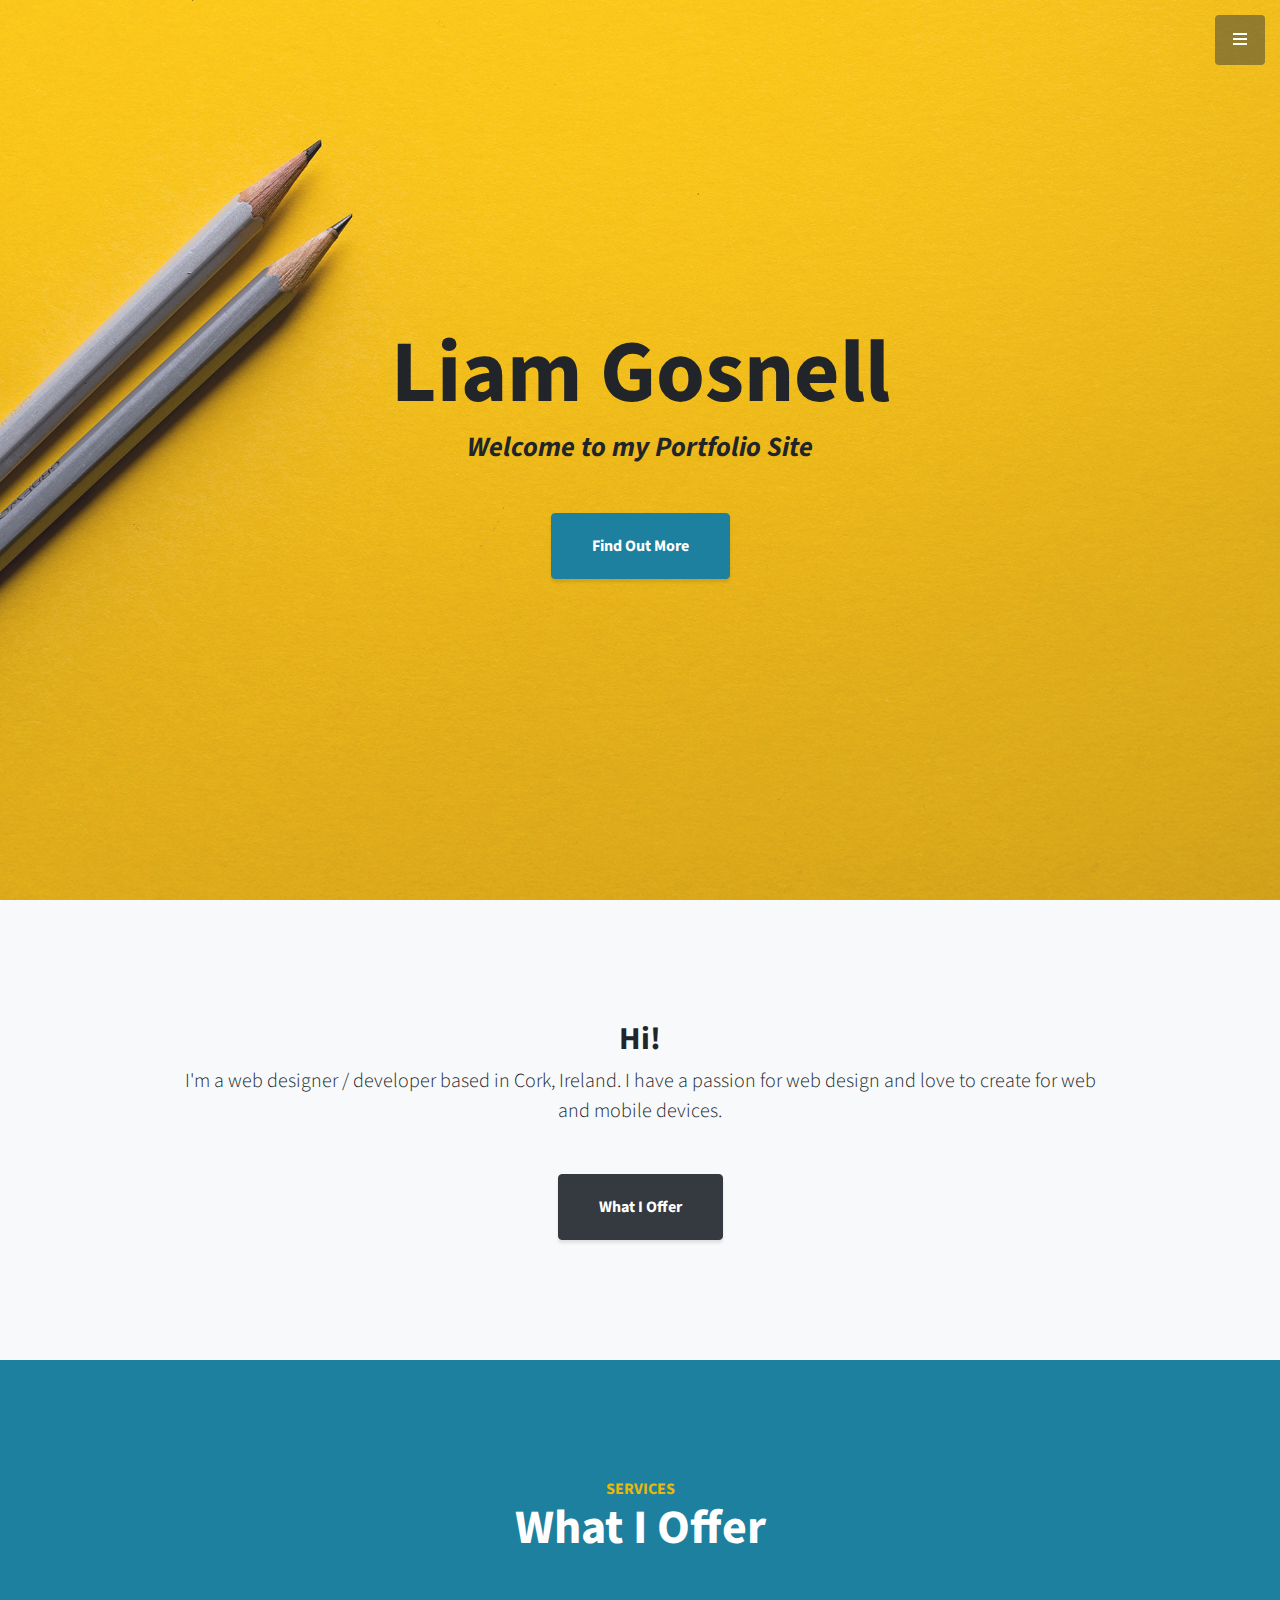
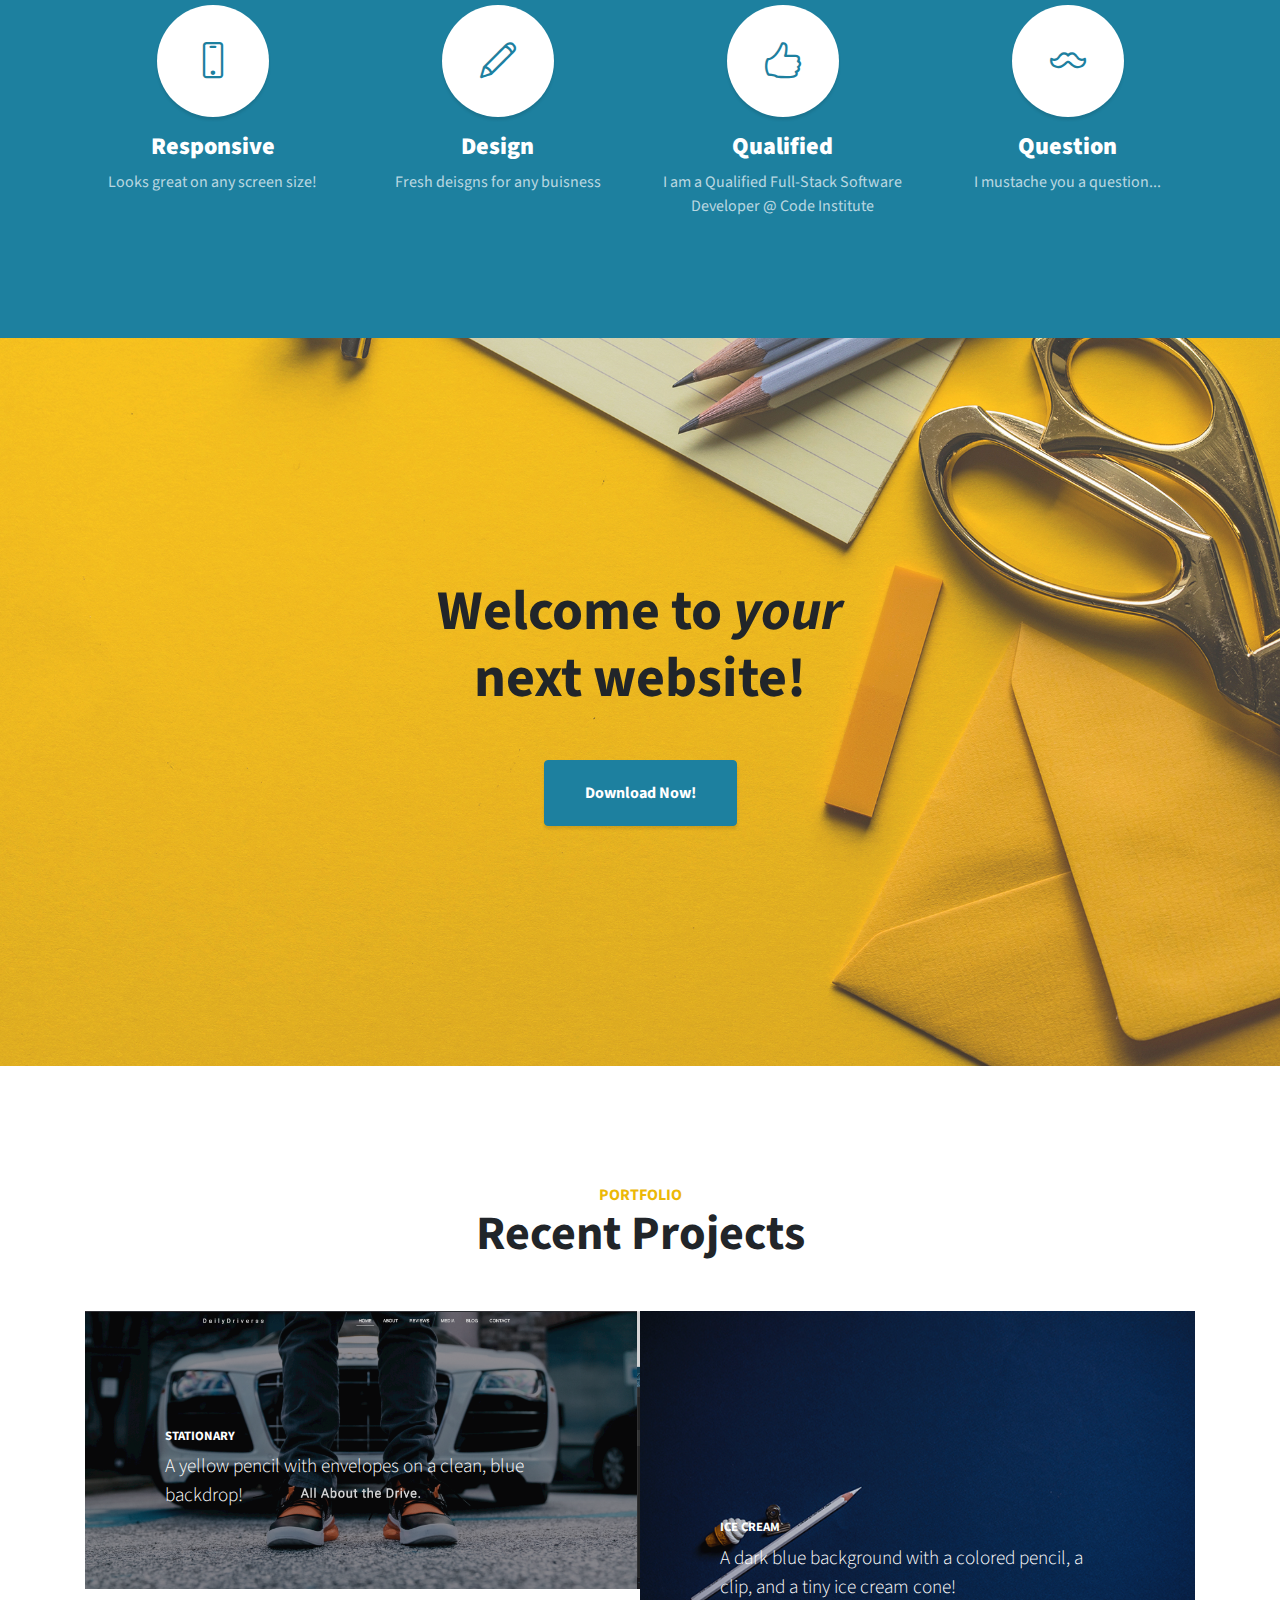
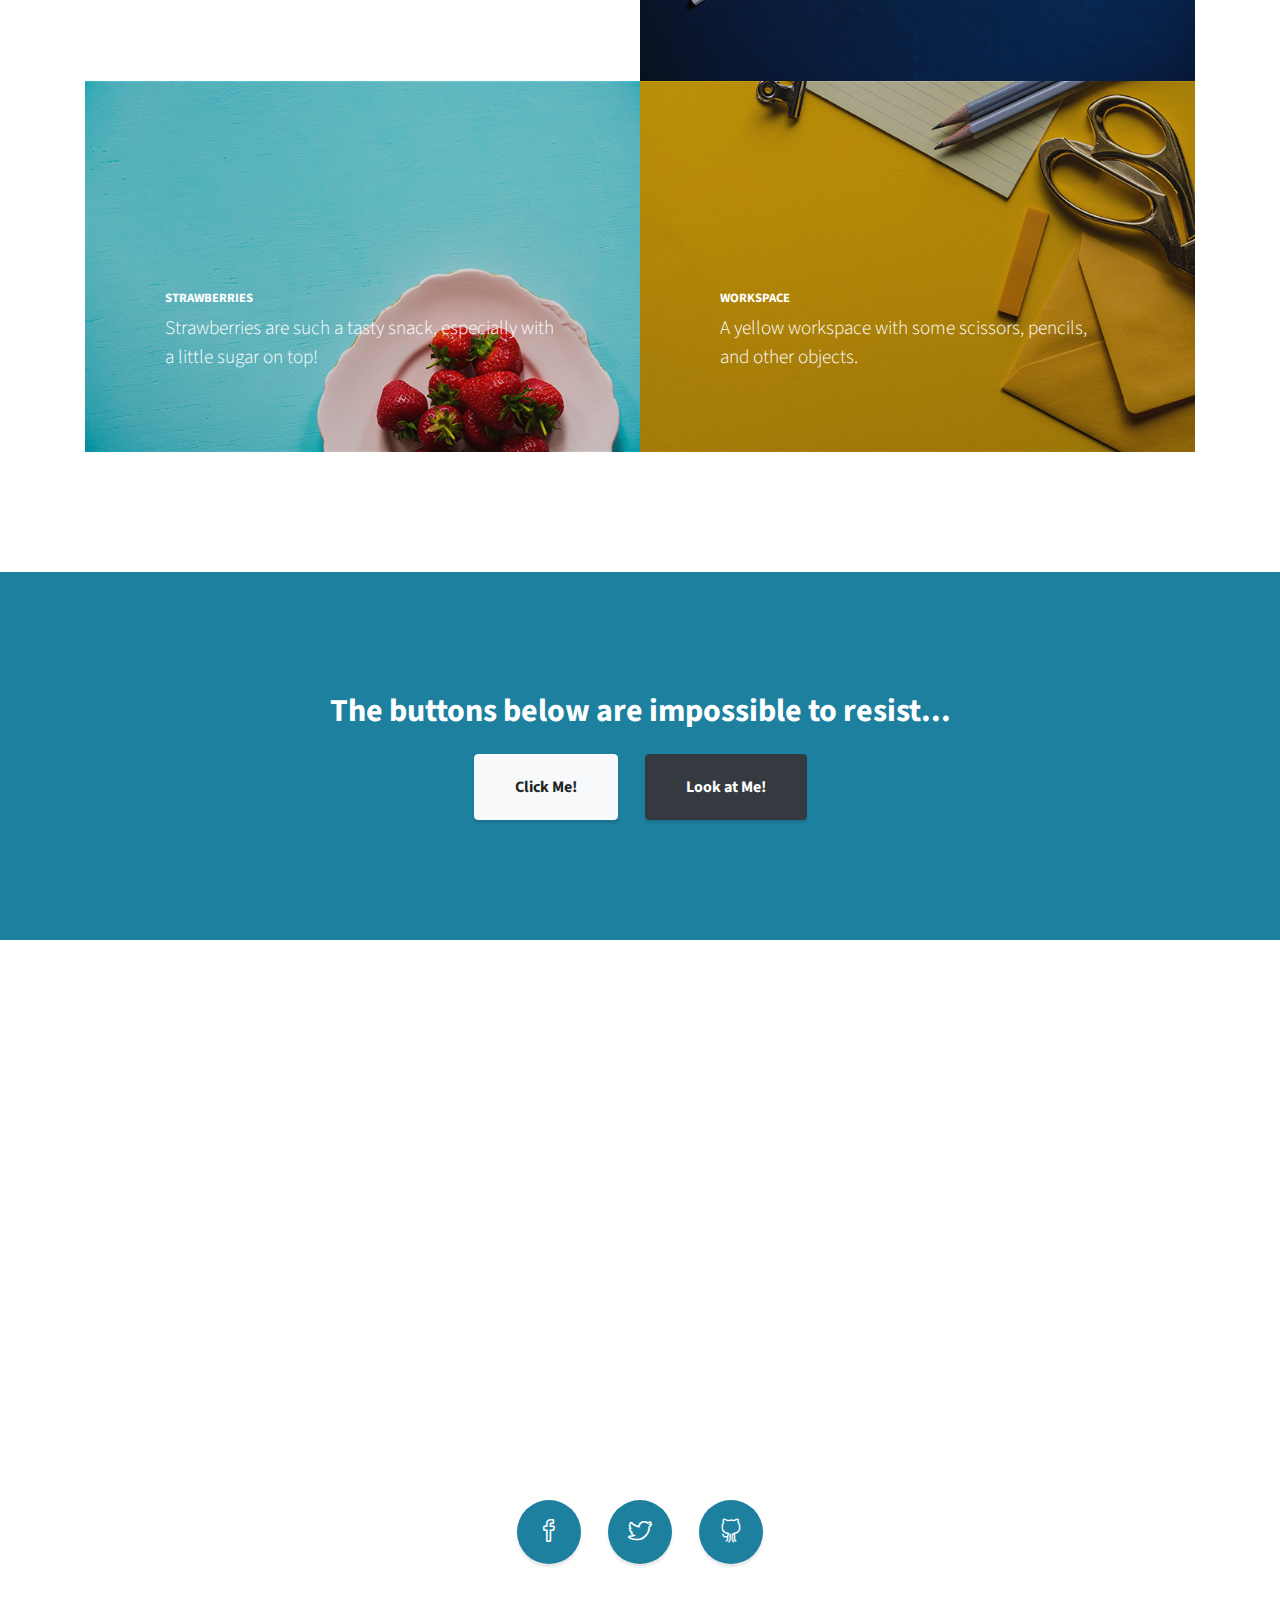
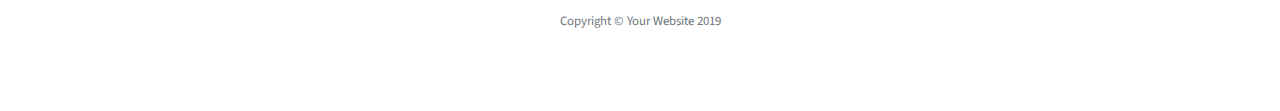
==== static/index.html @ 7f8c87f8 "initial commit" ====
<!DOCTYPE html>
<html lang="en">

<head>

  <meta charset="utf-8">
  <meta name="viewport" content="width=device-width, initial-scale=1, shrink-to-fit=no">
  <meta name="description" content="">
  <meta name="author" content="">

  <title>Liam Gosnell</title>

  <!-- Bootstrap Core CSS -->
  <link href="vendor/bootstrap/css/bootstrap.min.css" rel="stylesheet">

  <!-- Custom Fonts -->
  <link href="vendor/fontawesome-free/css/all.min.css" rel="stylesheet" type="text/css">
  <link href="https://fonts.googleapis.com/css?family=Source+Sans+Pro:300,400,700,300italic,400italic,700italic" rel="stylesheet" type="text/css">
  <link href="vendor/simple-line-icons/css/simple-line-icons.css" rel="stylesheet">

  <!-- Custom CSS -->
  <link href="css/stylish-portfolio.min.css" rel="stylesheet">

</head>

<body id="page-top">

  <!-- Navigation -->
  <a class="menu-toggle rounded" href="#">
    <i class="fas fa-bars"></i>
  </a>
  <nav id="sidebar-wrapper">
    <ul class="sidebar-nav">
      <li class="sidebar-brand">
        <a class="js-scroll-trigger" href="#page-top">Menu</a>
      </li>
      <li class="sidebar-nav-item">
        <a class="js-scroll-trigger" href="#page-top">Home</a>
      </li>
      <li class="sidebar-nav-item">
        <a class="js-scroll-trigger" href="#about">About</a>
      </li>
      <li class="sidebar-nav-item">
        <a class="js-scroll-trigger" href="#services">Services</a>
      </li>
      <li class="sidebar-nav-item">
        <a class="js-scroll-trigger" href="#portfolio">Portfolio</a>
      </li>
      <li class="sidebar-nav-item">
        <a class="js-scroll-trigger" href="#contact">Contact</a>
      </li>
    </ul>
  </nav>

  <!-- Header -->
  <header class="masthead d-flex">
    <div class="container text-center my-auto">
      <h1 class="mb-1">Liam Gosnell</h1>
      <h3 class="mb-5">
        <em>Welcome to my Portfolio Site</em>
      </h3>
      <a class="btn btn-primary btn-xl js-scroll-trigger" href="#about">Find Out More</a>
    </div>
    <div class="overlay"></div>
  </header>

  <!-- About -->
  <section class="content-section bg-light" id="about">
    <div class="container text-center">
      <div class="row">
        <div class="col-lg-10 mx-auto">
          <h2>Hi!</h2>
          <p class="lead mb-5">I'm a web designer / developer based in Cork, Ireland. I have a passion for web design and love to create for web and mobile devices.</p>
          <a class="btn btn-dark btn-xl js-scroll-trigger" href="#services">What I Offer</a>
        </div>
      </div>
    </div>
  </section>

  <!-- Services -->
  <section class="content-section bg-primary text-white text-center" id="services">
    <div class="container">
      <div class="content-section-heading">
        <h3 class="text-secondary mb-0">Services</h3>
        <h2 class="mb-5">What I Offer</h2>
      </div>
      <div class="row">
        <div class="col-lg-3 col-md-6 mb-5 mb-lg-0">
          <span class="service-icon rounded-circle mx-auto mb-3">
            <i class="icon-screen-smartphone"></i>
          </span>
          <h4>
            <strong>Responsive</strong>
          </h4>
          <p class="text-faded mb-0">Looks great on any screen size!</p>
        </div>
        <div class="col-lg-3 col-md-6 mb-5 mb-lg-0">
          <span class="service-icon rounded-circle mx-auto mb-3">
            <i class="icon-pencil"></i>
          </span>
          <h4>
            <strong>Design</strong>
          </h4>
          <p class="text-faded mb-0">Fresh deisgns for any buisness</p>
        </div>
        <div class="col-lg-3 col-md-6 mb-5 mb-md-0">
          <span class="service-icon rounded-circle mx-auto mb-3">
            <i class="icon-like"></i>
          </span>
          <h4>
            <strong>Qualified</strong>
          </h4>
          <p class="text-faded mb-0">I am a Qualified Full-Stack Software Developer @ Code Institute</a></p>
        </div>
        <div class="col-lg-3 col-md-6">
          <span class="service-icon rounded-circle mx-auto mb-3">
            <i class="icon-mustache"></i>
          </span>
          <h4>
            <strong>Question</strong>
          </h4>
          <p class="text-faded mb-0">I mustache you a question...</p>
        </div>
      </div>
    </div>
  </section>

  <!-- Callout -->
  <section class="callout">
    <div class="container text-center">
      <h2 class="mx-auto mb-5">Welcome to
        <em>your</em>
        next website!</h2>
      <a class="btn btn-primary btn-xl" href="https://startbootstrap.com/template-overviews/stylish-portfolio/">Download Now!</a>
    </div>
  </section>

  <!-- Portfolio -->
  <section class="content-section" id="portfolio">
    <div class="container">
      <div class="content-section-heading text-center">
        <h3 class="text-secondary mb-0">Portfolio</h3>
        <h2 class="mb-5">Recent Projects</h2>
      </div>
      <div class="row no-gutters">
        <div class="col-lg-6">
          <a class="portfolio-item" href="#">
            <span class="caption">
              <span class="caption-content">
                <h2>Stationary</h2>
                <p class="mb-0">A yellow pencil with envelopes on a clean, blue backdrop!</p>
              </span>
            </span>
            <img class="img-fluid" src="img/portfolio11.png" alt="">
          </a>
        </div>
        <div class="col-lg-6">
          <a class="portfolio-item" href="#">
            <span class="caption">
              <span class="caption-content">
                <h2>Ice Cream</h2>
                <p class="mb-0">A dark blue background with a colored pencil, a clip, and a tiny ice cream cone!</p>
              </span>
            </span>
            <img class="img-fluid" src="img/portfolio-2.jpg" alt="">
          </a>
        </div>
        <div class="col-lg-6">
          <a class="portfolio-item" href="#">
            <span class="caption">
              <span class="caption-content">
                <h2>Strawberries</h2>
                <p class="mb-0">Strawberries are such a tasty snack, especially with a little sugar on top!</p>
              </span>
            </span>
            <img class="img-fluid" src="img/portfolio-3.jpg" alt="">
          </a>
        </div>
        <div class="col-lg-6">
          <a class="portfolio-item" href="#">
            <span class="caption">
              <span class="caption-content">
                <h2>Workspace</h2>
                <p class="mb-0">A yellow workspace with some scissors, pencils, and other objects.</p>
              </span>
            </span>
            <img class="img-fluid" src="img/portfolio-4.jpg" alt="">
          </a>
        </div>
      </div>
    </div>
  </section>

  <!-- Call to Action -->
  <section class="content-section bg-primary text-white">
    <div class="container text-center">
      <h2 class="mb-4">The buttons below are impossible to resist...</h2>
      <a href="#" class="btn btn-xl btn-light mr-4">Click Me!</a>
      <a href="#" class="btn btn-xl btn-dark">Look at Me!</a>
    </div>
  </section>

  <!-- Map -->
  <section id="contact" class="map">
    <iframe width="100%" height="100%" frameborder="0" scrolling="no" marginheight="0" marginwidth="0" src="https://maps.google.com/maps?f=q&amp;source=s_q&amp;hl=en&amp;geocode=&amp;q=Twitter,+Inc.,+Market+Street,+San+Francisco,+CA&amp;aq=0&amp;oq=twitter&amp;sll=28.659344,-81.187888&amp;sspn=0.128789,0.264187&amp;ie=UTF8&amp;hq=Twitter,+Inc.,+Market+Street,+San+Francisco,+CA&amp;t=m&amp;z=15&amp;iwloc=A&amp;output=embed"></iframe>
    <br />
    <small>
      <a href="https://maps.google.com/maps?f=q&amp;source=embed&amp;hl=en&amp;geocode=&amp;q=Twitter,+Inc.,+Market+Street,+San+Francisco,+CA&amp;aq=0&amp;oq=twitter&amp;sll=28.659344,-81.187888&amp;sspn=0.128789,0.264187&amp;ie=UTF8&amp;hq=Twitter,+Inc.,+Market+Street,+San+Francisco,+CA&amp;t=m&amp;z=15&amp;iwloc=A"></a>
    </small>
  </section>

  <!-- Footer -->
  <footer class="footer text-center">
    <div class="container">
      <ul class="list-inline mb-5">
        <li class="list-inline-item">
          <a class="social-link rounded-circle text-white mr-3" href="#">
            <i class="icon-social-facebook"></i>
          </a>
        </li>
        <li class="list-inline-item">
          <a class="social-link rounded-circle text-white mr-3" href="#">
            <i class="icon-social-twitter"></i>
          </a>
        </li>
        <li class="list-inline-item">
          <a class="social-link rounded-circle text-white" href="#">
            <i class="icon-social-github"></i>
          </a>
        </li>
      </ul>
      <p class="text-muted small mb-0">Copyright &copy; Your Website 2019</p>
    </div>
  </footer>

  <!-- Scroll to Top Button-->
  <a class="scroll-to-top rounded js-scroll-trigger" href="#page-top">
    <i class="fas fa-angle-up"></i>
  </a>

  <!-- Bootstrap core JavaScript -->
  <script src="vendor/jquery/jquery.min.js"></script>
  <script src="vendor/bootstrap/js/bootstrap.bundle.min.js"></script>

  <!-- Plugin JavaScript -->
  <script src="vendor/jquery-easing/jquery.easing.min.js"></script>

  <!-- Custom scripts for this template -->
  <script src="js/stylish-portfolio.min.js"></script>

</body>

</html>
---- static/vendor/simple-line-icons/css/simple-line-icons.css ----
@font-face {
  font-family: 'simple-line-icons';
  src: url('../fonts/Simple-Line-Icons.eot?v=2.4.0');
  src: url('../fonts/Simple-Line-Icons.eot?v=2.4.0#iefix') format('embedded-opentype'), url('../fonts/Simple-Line-Icons.woff2?v=2.4.0') format('woff2'), url('../fonts/Simple-Line-Icons.ttf?v=2.4.0') format('truetype'), url('../fonts/Simple-Line-Icons.woff?v=2.4.0') format('woff'), url('../fonts/Simple-Line-Icons.svg?v=2.4.0#simple-line-icons') format('svg');
  font-weight: normal;
  font-style: normal;
}
/*
 Use the following CSS code if you want to have a class per icon.
 Instead of a list of all class selectors, you can use the generic [class*="icon-"] selector, but it's slower:
*/
.icon-user,
.icon-people,
.icon-user-female,
.icon-user-follow,
.icon-user-following,
.icon-user-unfollow,
.icon-login,
.icon-logout,
.icon-emotsmile,
.icon-phone,
.icon-call-end,
.icon-call-in,
.icon-call-out,
.icon-map,
.icon-location-pin,
.icon-direction,
.icon-directions,
.icon-compass,
.icon-layers,
.icon-menu,
.icon-list,
.icon-options-vertical,
.icon-options,
.icon-arrow-down,
.icon-arrow-left,
.icon-arrow-right,
.icon-arrow-up,
.icon-arrow-up-circle,
.icon-arrow-left-circle,
.icon-arrow-right-circle,
.icon-arrow-down-circle,
.icon-check,
.icon-clock,
.icon-plus,
.icon-minus,
.icon-close,
.icon-event,
.icon-exclamation,
.icon-organization,
.icon-trophy,
.icon-screen-smartphone,
.icon-screen-desktop,
.icon-plane,
.icon-notebook,
.icon-mustache,
.icon-mouse,
.icon-magnet,
.icon-energy,
.icon-disc,
.icon-cursor,
.icon-cursor-move,
.icon-crop,
.icon-chemistry,
.icon-speedometer,
.icon-shield,
.icon-screen-tablet,
.icon-magic-wand,
.icon-hourglass,
.icon-graduation,
.icon-ghost,
.icon-game-controller,
.icon-fire,
.icon-eyeglass,
.icon-envelope-open,
.icon-envelope-letter,
.icon-bell,
.icon-badge,
.icon-anchor,
.icon-wallet,
.icon-vector,
.icon-speech,
.icon-puzzle,
.icon-printer,
.icon-present,
.icon-playlist,
.icon-pin,
.icon-picture,
.icon-handbag,
.icon-globe-alt,
.icon-globe,
.icon-folder-alt,
.icon-folder,
.icon-film,
.icon-feed,
.icon-drop,
.icon-drawer,
.icon-docs,
.icon-doc,
.icon-diamond,
.icon-cup,
.icon-calculator,
.icon-bubbles,
.icon-briefcase,
.icon-book-open,
.icon-basket-loaded,
.icon-basket,
.icon-bag,
.icon-action-undo,
.icon-action-redo,
.icon-wrench,
.icon-umbrella,
.icon-trash,
.icon-tag,
.icon-support,
.icon-frame,
.icon-size-fullscreen,
.icon-size-actual,
.icon-shuffle,
.icon-share-alt,
.icon-share,
.icon-rocket,
.icon-question,
.icon-pie-chart,
.icon-pencil,
.icon-note,
.icon-loop,
.icon-home,
.icon-grid,
.icon-graph,
.icon-microphone,
.icon-music-tone-alt,
.icon-music-tone,
.icon-earphones-alt,
.icon-earphones,
.icon-equalizer,
.icon-like,
.icon-dislike,
.icon-control-start,
.icon-control-rewind,
.icon-control-play,
.icon-control-pause,
.icon-control-forward,
.icon-control-end,
.icon-volume-1,
.icon-volume-2,
.icon-volume-off,
.icon-calendar,
.icon-bulb,
.icon-chart,
.icon-ban,
.icon-bubble,
.icon-camrecorder,
.icon-camera,
.icon-cloud-download,
.icon-cloud-upload,
.icon-envelope,
.icon-eye,
.icon-flag,
.icon-heart,
.icon-info,
.icon-key,
.icon-link,
.icon-lock,
.icon-lock-open,
.icon-magnifier,
.icon-magnifier-add,
.icon-magnifier-remove,
.icon-paper-clip,
.icon-paper-plane,
.icon-power,
.icon-refresh,
.icon-reload,
.icon-settings,
.icon-star,
.icon-symbol-female,
.icon-symbol-male,
.icon-target,
.icon-credit-card,
.icon-paypal,
.icon-social-tumblr,
.icon-social-twitter,
.icon-social-facebook,
.icon-social-instagram,
.icon-social-linkedin,
.icon-social-pinterest,
.icon-social-github,
.icon-social-google,
.icon-social-reddit,
.icon-social-skype,
.icon-social-dribbble,
.icon-social-behance,
.icon-social-foursqare,
.icon-social-soundcloud,
.icon-social-spotify,
.icon-social-stumbleupon,
.icon-social-youtube,
.icon-social-dropbox,
.icon-social-vkontakte,
.icon-social-steam {
  font-family: 'simple-line-icons';
  speak: none;
  font-style: normal;
  font-weight: normal;
  font-variant: normal;
  text-transform: none;
  line-height: 1;
  /* Better Font Rendering =========== */
  -webkit-font-smoothing: antialiased;
  -moz-osx-font-smoothing: grayscale;
}
.icon-user:before {
  content: "\e005";
}
.icon-people:before {
  content: "\e001";
}
.icon-user-female:before {
  content: "\e000";
}
.icon-user-follow:before {
  content: "\e002";
}
.icon-user-following:before {
  content: "\e003";
}
.icon-user-unfollow:before {
  content: "\e004";
}
.icon-login:before {
  content: "\e066";
}
.icon-logout:before {
  content: "\e065";
}
.icon-emotsmile:before {
  content: "\e021";
}
.icon-phone:before {
  content: "\e600";
}
.icon-call-end:before {
  content: "\e048";
}
.icon-call-in:before {
  content: "\e047";
}
.icon-call-out:before {
  content: "\e046";
}
.icon-map:before {
  content: "\e033";
}
.icon-location-pin:before {
  content: "\e096";
}
.icon-direction:before {
  content: "\e042";
}
.icon-directions:before {
  content: "\e041";
}
.icon-compass:before {
  content: "\e045";
}
.icon-layers:before {
  content: "\e034";
}
.icon-menu:before {
  content: "\e601";
}
.icon-list:before {
  content: "\e067";
}
.icon-options-vertical:before {
  content: "\e602";
}
.icon-options:before {
  content: "\e603";
}
.icon-arrow-down:before {
  content: "\e604";
}
.icon-arrow-left:before {
  content: "\e605";
}
.icon-arrow-right:before {
  content: "\e606";
}
.icon-arrow-up:before {
  content: "\e607";
}
.icon-arrow-up-circle:before {
  content: "\e078";
}
.icon-arrow-left-circle:before {
  content: "\e07a";
}
.icon-arrow-right-circle:before {
  content: "\e079";
}
.icon-arrow-down-circle:before {
  content: "\e07b";
}
.icon-check:before {
  content: "\e080";
}
.icon-clock:before {
  content: "\e081";
}
.icon-plus:before {
  content: "\e095";
}
.icon-minus:before {
  content: "\e615";
}
.icon-close:before {
  content: "\e082";
}
.icon-event:before {
  content: "\e619";
}
.icon-exclamation:before {
  content: "\e617";
}
.icon-organization:before {
  content: "\e616";
}
.icon-trophy:before {
  content: "\e006";
}
.icon-screen-smartphone:before {
  content: "\e010";
}
.icon-screen-desktop:before {
  content: "\e011";
}
.icon-plane:before {
  content: "\e012";
}
.icon-notebook:before {
  content: "\e013";
}
.icon-mustache:before {
  content: "\e014";
}
.icon-mouse:before {
  content: "\e015";
}
.icon-magnet:before {
  content: "\e016";
}
.icon-energy:before {
  content: "\e020";
}
.icon-disc:before {
  content: "\e022";
}
.icon-cursor:before {
  content: "\e06e";
}
.icon-cursor-move:before {
  content: "\e023";
}
.icon-crop:before {
  content: "\e024";
}
.icon-chemistry:before {
  content: "\e026";
}
.icon-speedometer:before {
  content: "\e007";
}
.icon-shield:before {
  content: "\e00e";
}
.icon-screen-tablet:before {
  content: "\e00f";
}
.icon-magic-wand:before {
  content: "\e017";
}
.icon-hourglass:before {
  content: "\e018";
}
.icon-graduation:before {
  content: "\e019";
}
.icon-ghost:before {
  content: "\e01a";
}
.icon-game-controller:before {
  content: "\e01b";
}
.icon-fire:before {
  content: "\e01c";
}
.icon-eyeglass:before {
  content: "\e01d";
}
.icon-envelope-open:before {
  content: "\e01e";
}
.icon-envelope-letter:before {
  content: "\e01f";
}
.icon-bell:before {
  content: "\e027";
}
.icon-badge:before {
  content: "\e028";
}
.icon-anchor:before {
  content: "\e029";
}
.icon-wallet:before {
  content: "\e02a";
}
.icon-vector:before {
  content: "\e02b";
}
.icon-speech:before {
  content: "\e02c";
}
.icon-puzzle:before {
  content: "\e02d";
}
.icon-printer:before {
  content: "\e02e";
}
.icon-present:before {
  content: "\e02f";
}
.icon-playlist:before {
  content: "\e030";
}
.icon-pin:before {
  content: "\e031";
}
.icon-picture:before {
  content: "\e032";
}
.icon-handbag:before {
  content: "\e035";
}
.icon-globe-alt:before {
  content: "\e036";
}
.icon-globe:before {
  content: "\e037";
}
.icon-folder-alt:before {
  content: "\e039";
}
.icon-folder:before {
  content: "\e089";
}
.icon-film:before {
  content: "\e03a";
}
.icon-feed:before {
  content: "\e03b";
}
.icon-drop:before {
  content: "\e03e";
}
.icon-drawer:before {
  content: "\e03f";
}
.icon-docs:before {
  content: "\e040";
}
.icon-doc:before {
  content: "\e085";
}
.icon-diamond:before {
  content: "\e043";
}
.icon-cup:before {
  content: "\e044";
}
.icon-calculator:before {
  content: "\e049";
}
.icon-bubbles:before {
  content: "\e04a";
}
.icon-briefcase:before {
  content: "\e04b";
}
.icon-book-open:before {
  content: "\e04c";
}
.icon-basket-loaded:before {
  content: "\e04d";
}
.icon-basket:before {
  content: "\e04e";
}
.icon-bag:before {
  content: "\e04f";
}
.icon-action-undo:before {
  content: "\e050";
}
.icon-action-redo:before {
  content: "\e051";
}
.icon-wrench:before {
  content: "\e052";
}
.icon-umbrella:before {
  content: "\e053";
}
.icon-trash:before {
  content: "\e054";
}
.icon-tag:before {
  content: "\e055";
}
.icon-support:before {
  content: "\e056";
}
.icon-frame:before {
  content: "\e038";
}
.icon-size-fullscreen:before {
  content: "\e057";
}
.icon-size-actual:before {
  content: "\e058";
}
.icon-shuffle:before {
  content: "\e059";
}
.icon-share-alt:before {
  content: "\e05a";
}
.icon-share:before {
  content: "\e05b";
}
.icon-rocket:before {
  content: "\e05c";
}
.icon-question:before {
  content: "\e05d";
}
.icon-pie-chart:before {
  content: "\e05e";
}
.icon-pencil:before {
  content: "\e05f";
}
.icon-note:before {
  content: "\e060";
}
.icon-loop:before {
  content: "\e064";
}
.icon-home:before {
  content: "\e069";
}
.icon-grid:before {
  content: "\e06a";
}
.icon-graph:before {
  content: "\e06b";
}
.icon-microphone:before {
  content: "\e063";
}
.icon-music-tone-alt:before {
  content: "\e061";
}
.icon-music-tone:before {
  content: "\e062";
}
.icon-earphones-alt:before {
  content: "\e03c";
}
.icon-earphones:before {
  content: "\e03d";
}
.icon-equalizer:before {
  content: "\e06c";
}
.icon-like:before {
  content: "\e068";
}
.icon-dislike:before {
  content: "\e06d";
}
.icon-control-start:before {
  content: "\e06f";
}
.icon-control-rewind:before {
  content: "\e070";
}
.icon-control-play:before {
  content: "\e071";
}
.icon-control-pause:before {
  content: "\e072";
}
.icon-control-forward:before {
  content: "\e073";
}
.icon-control-end:before {
  content: "\e074";
}
.icon-volume-1:before {
  content: "\e09f";
}
.icon-volume-2:before {
  content: "\e0a0";
}
.icon-volume-off:before {
  content: "\e0a1";
}
.icon-calendar:before {
  content: "\e075";
}
.icon-bulb:before {
  content: "\e076";
}
.icon-chart:before {
  content: "\e077";
}
.icon-ban:before {
  content: "\e07c";
}
.icon-bubble:before {
  content: "\e07d";
}
.icon-camrecorder:before {
  content: "\e07e";
}
.icon-camera:before {
  content: "\e07f";
}
.icon-cloud-download:before {
  content: "\e083";
}
.icon-cloud-upload:before {
  content: "\e084";
}
.icon-envelope:before {
  content: "\e086";
}
.icon-eye:before {
  content: "\e087";
}
.icon-flag:before {
  content: "\e088";
}
.icon-heart:before {
  content: "\e08a";
}
.icon-info:before {
  content: "\e08b";
}
.icon-key:before {
  content: "\e08c";
}
.icon-link:before {
  content: "\e08d";
}
.icon-lock:before {
  content: "\e08e";
}
.icon-lock-open:before {
  content: "\e08f";
}
.icon-magnifier:before {
  content: "\e090";
}
.icon-magnifier-add:before {
  content: "\e091";
}
.icon-magnifier-remove:before {
  content: "\e092";
}
.icon-paper-clip:before {
  content: "\e093";
}
.icon-paper-plane:before {
  content: "\e094";
}
.icon-power:before {
  content: "\e097";
}
.icon-refresh:before {
  content: "\e098";
}
.icon-reload:before {
  content: "\e099";
}
.icon-settings:before {
  content: "\e09a";
}
.icon-star:before {
  content: "\e09b";
}
.icon-symbol-female:before {
  content: "\e09c";
}
.icon-symbol-male:before {
  content: "\e09d";
}
.icon-target:before {
  content: "\e09e";
}
.icon-credit-card:before {
  content: "\e025";
}
.icon-paypal:before {
  content: "\e608";
}
.icon-social-tumblr:before {
  content: "\e00a";
}
.icon-social-twitter:before {
  content: "\e009";
}
.icon-social-facebook:before {
  content: "\e00b";
}
.icon-social-instagram:before {
  content: "\e609";
}
.icon-social-linkedin:before {
  content: "\e60a";
}
.icon-social-pinterest:before {
  content: "\e60b";
}
.icon-social-github:before {
  content: "\e60c";
}
.icon-social-google:before {
  content: "\e60d";
}
.icon-social-reddit:before {
  content: "\e60e";
}
.icon-social-skype:before {
  content: "\e60f";
}
.icon-social-dribbble:before {
  content: "\e00d";
}
.icon-social-behance:before {
  content: "\e610";
}
.icon-social-foursqare:before {
  content: "\e611";
}
.icon-social-soundcloud:before {
  content: "\e612";
}
.icon-social-spotify:before {
  content: "\e613";
}
.icon-social-stumbleupon:before {
  content: "\e614";
}
.icon-social-youtube:before {
  content: "\e008";
}
.icon-social-dropbox:before {
  content: "\e00c";
}
.icon-social-vkontakte:before {
  content: "\e618";
}
.icon-social-steam:before {
  content: "\e620";
}
---- static/css/stylish-portfolio.min.css ----
/*!
 * Start Bootstrap - Stylish Portfolio v5.0.7 (https://startbootstrap.com/template-overviews/stylish-portfolio)
 * Copyright 2013-2019 Start Bootstrap
 * Licensed under MIT (https://github.com/BlackrockDigital/startbootstrap-stylish-portfolio/blob/master/LICENSE)
 */body,html{width:100%;height:100%}body{font-family:'Source Sans Pro'}.btn-xl{padding:1.25rem 2.5rem}.content-section{padding-top:7.5rem;padding-bottom:7.5rem}.content-section-heading h2{font-size:3rem}.content-section-heading h3{font-size:1rem;text-transform:uppercase}h1,h2,h3,h4,h5,h6{font-weight:700}.text-faded{color:rgba(255,255,255,.7)}.map{height:30rem}@media (max-width:992px){.map{height:75%}}.map iframe{pointer-events:none}.scroll-to-top{position:fixed;right:15px;bottom:15px;display:none;width:50px;height:50px;text-align:center;color:#fff;background:rgba(52,58,64,.5);line-height:45px}.scroll-to-top:focus,.scroll-to-top:hover{color:#fff}.scroll-to-top:hover{background:#343a40}.scroll-to-top i{font-weight:800}.masthead{min-height:30rem;position:relative;display:table;width:100%;height:auto;padding-top:8rem;padding-bottom:8rem;background:linear-gradient(90deg,rgba(255,255,255,.1) 0,rgba(255,255,255,.1) 100%),url(../img/bg-masthead.jpg);background-position:center center;background-repeat:no-repeat;background-size:cover}.masthead h1{font-size:4rem;margin:0;padding:0}@media (min-width:992px){.masthead{height:100vh}.masthead h1{font-size:5.5rem}}#sidebar-wrapper{position:fixed;z-index:2;right:0;width:250px;height:100%;transition:all .4s ease 0s;transform:translateX(250px);background:#1d809f;border-left:1px solid rgba(255,255,255,.1)}.sidebar-nav{position:absolute;top:0;width:250px;margin:0;padding:0;list-style:none}.sidebar-nav li.sidebar-nav-item a{display:block;text-decoration:none;color:#fff;padding:15px}.sidebar-nav li a:hover{text-decoration:none;color:#fff;background:rgba(255,255,255,.2)}.sidebar-nav li a:active,.sidebar-nav li a:focus{text-decoration:none}.sidebar-nav>.sidebar-brand{font-size:1.2rem;background:rgba(52,58,64,.1);height:80px;line-height:50px;padding-top:15px;padding-bottom:15px;padding-left:15px}.sidebar-nav>.sidebar-brand a{color:#fff}.sidebar-nav>.sidebar-brand a:hover{color:#fff;background:0 0}#sidebar-wrapper.active{right:250px;width:250px;transition:all .4s ease 0s}.menu-toggle{position:fixed;right:15px;top:15px;width:50px;height:50px;text-align:center;color:#fff;background:rgba(52,58,64,.5);line-height:50px;z-index:999}.menu-toggle:focus,.menu-toggle:hover{color:#fff}.menu-toggle:hover{background:#343a40}.service-icon{background-color:#fff;color:#1d809f;height:7rem;width:7rem;display:block;line-height:7.5rem;font-size:2.25rem;box-shadow:0 3px 3px 0 rgba(0,0,0,.1)}.callout{padding:15rem 0;background:linear-gradient(90deg,rgba(255,255,255,.1) 0,rgba(255,255,255,.1) 100%),url(../img/bg-callout.jpg);background-position:center center;background-repeat:no-repeat;background-size:cover}.callout h2{font-size:3.5rem;font-weight:700;display:block;max-width:30rem}.portfolio-item{display:block;position:relative;overflow:hidden;max-width:530px;margin:auto auto 1rem}.portfolio-item .caption{display:flex;height:100%;width:100%;background-color:rgba(33,37,41,.2);position:absolute;top:0;bottom:0;z-index:1}.portfolio-item .caption .caption-content{color:#fff;margin:auto 2rem 2rem}.portfolio-item .caption .caption-content h2{font-size:.8rem;text-transform:uppercase}.portfolio-item .caption .caption-content p{font-weight:300;font-size:1.2rem}@media (min-width:992px){.portfolio-item{max-width:none;margin:0}.portfolio-item .caption{-webkit-transition:-webkit-clip-path .25s ease-out,background-color .7s;-webkit-clip-path:inset(0);clip-path:inset(0)}.portfolio-item .caption .caption-content{transition:opacity .25s;margin-left:5rem;margin-right:5rem;margin-bottom:5rem}.portfolio-item img{-webkit-transition:-webkit-clip-path .25s ease-out;-webkit-clip-path:inset(-1px);clip-path:inset(-1px)}.portfolio-item:hover img{-webkit-clip-path:inset(2rem);clip-path:inset(2rem)}.portfolio-item:hover .caption{background-color:rgba(29,128,159,.9);-webkit-clip-path:inset(2rem);clip-path:inset(2rem)}}footer.footer{padding-top:5rem;padding-bottom:5rem}footer.footer .social-link{display:block;height:4rem;width:4rem;line-height:4.3rem;font-size:1.5rem;background-color:#1d809f;transition:background-color .15s ease-in-out;box-shadow:0 3px 3px 0 rgba(0,0,0,.1)}footer.footer .social-link:hover{background-color:#155d74;text-decoration:none}a{color:#1d809f}a:active,a:focus,a:hover{color:#155d74}.btn-primary{background-color:#1d809f!important;border-color:#1d809f!important;color:#fff!important}.btn-primary:active,.btn-primary:focus,.btn-primary:hover{background-color:#155d74!important;border-color:#155d74!important}.btn-secondary{background-color:#ecb807!important;border-color:#ecb807!important;color:#fff!important}.btn-secondary:active,.btn-secondary:focus,.btn-secondary:hover{background-color:#ba9106!important;border-color:#ba9106!important}.btn-dark{color:#fff!important}.btn{box-shadow:0 3px 3px 0 rgba(0,0,0,.1);font-weight:700}.bg-primary{background-color:#1d809f!important}.text-primary{color:#1d809f!important}.text-secondary{color:#ecb807!important}
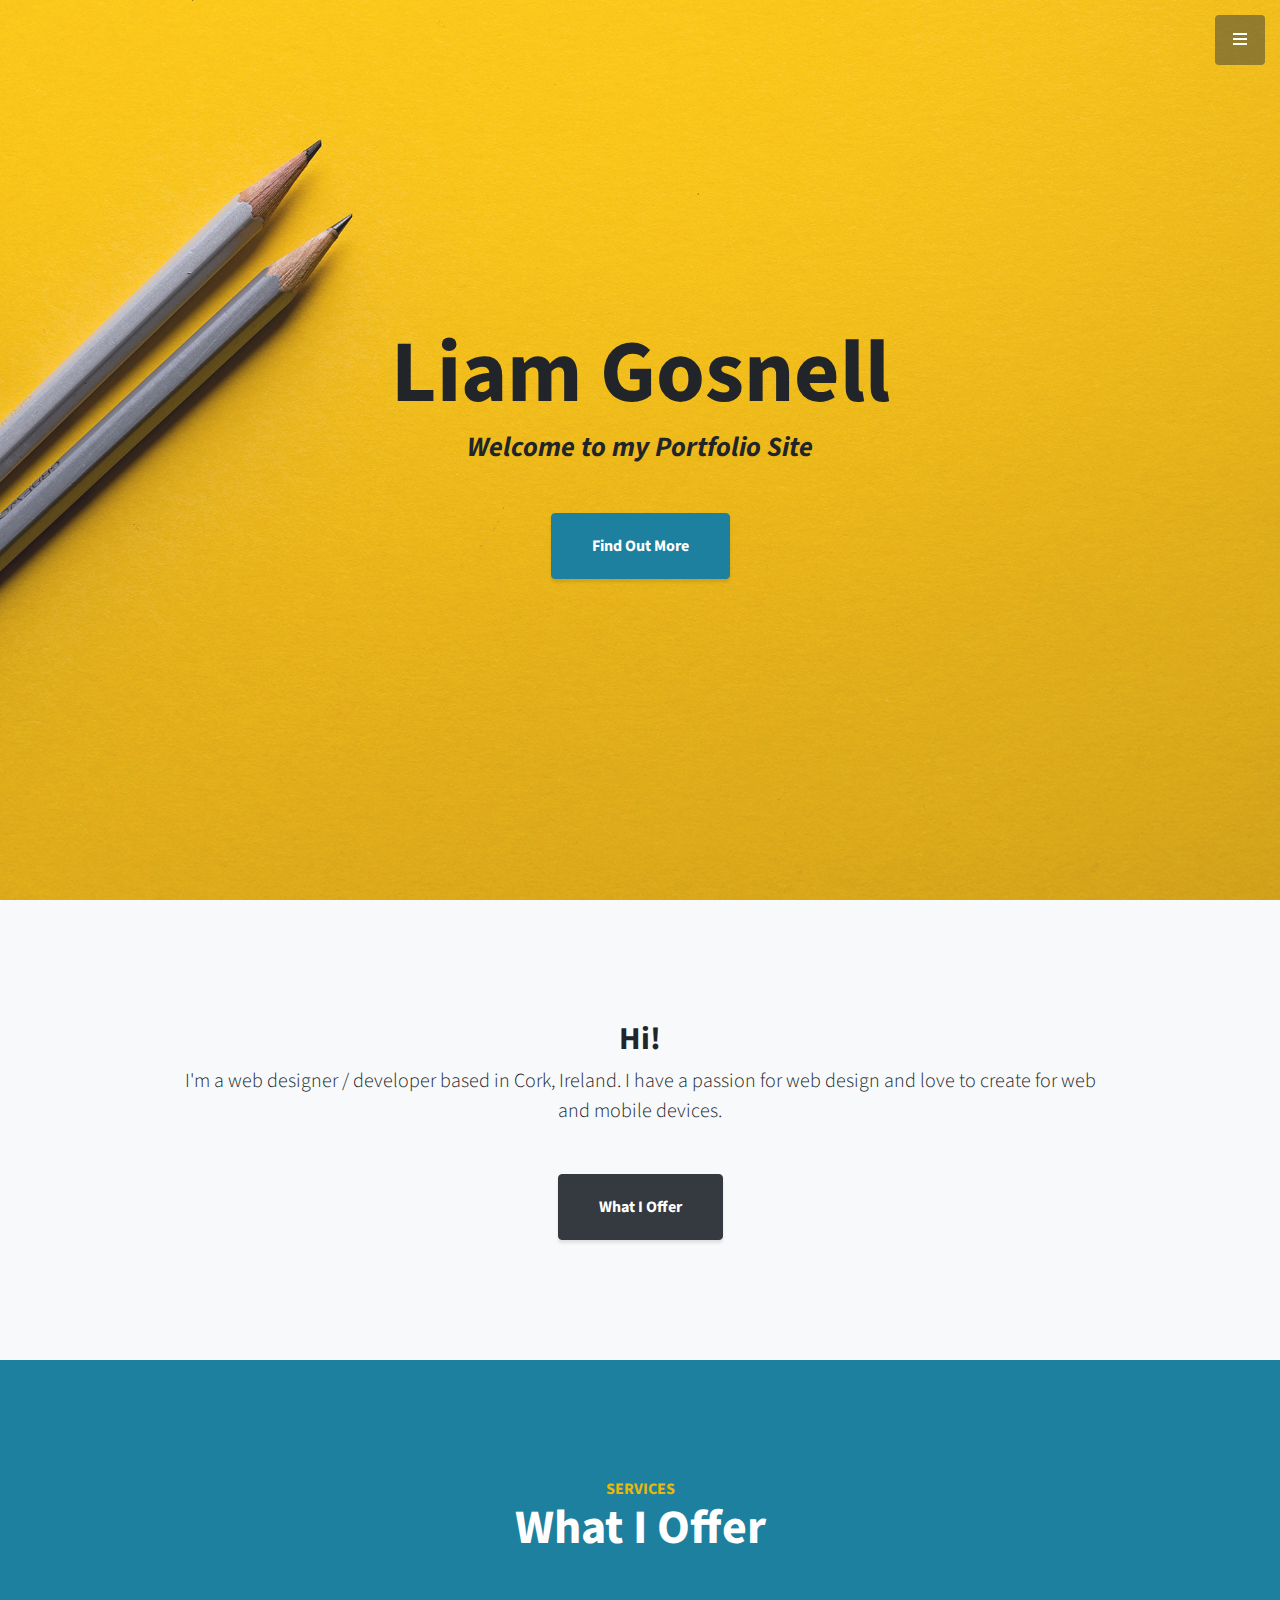
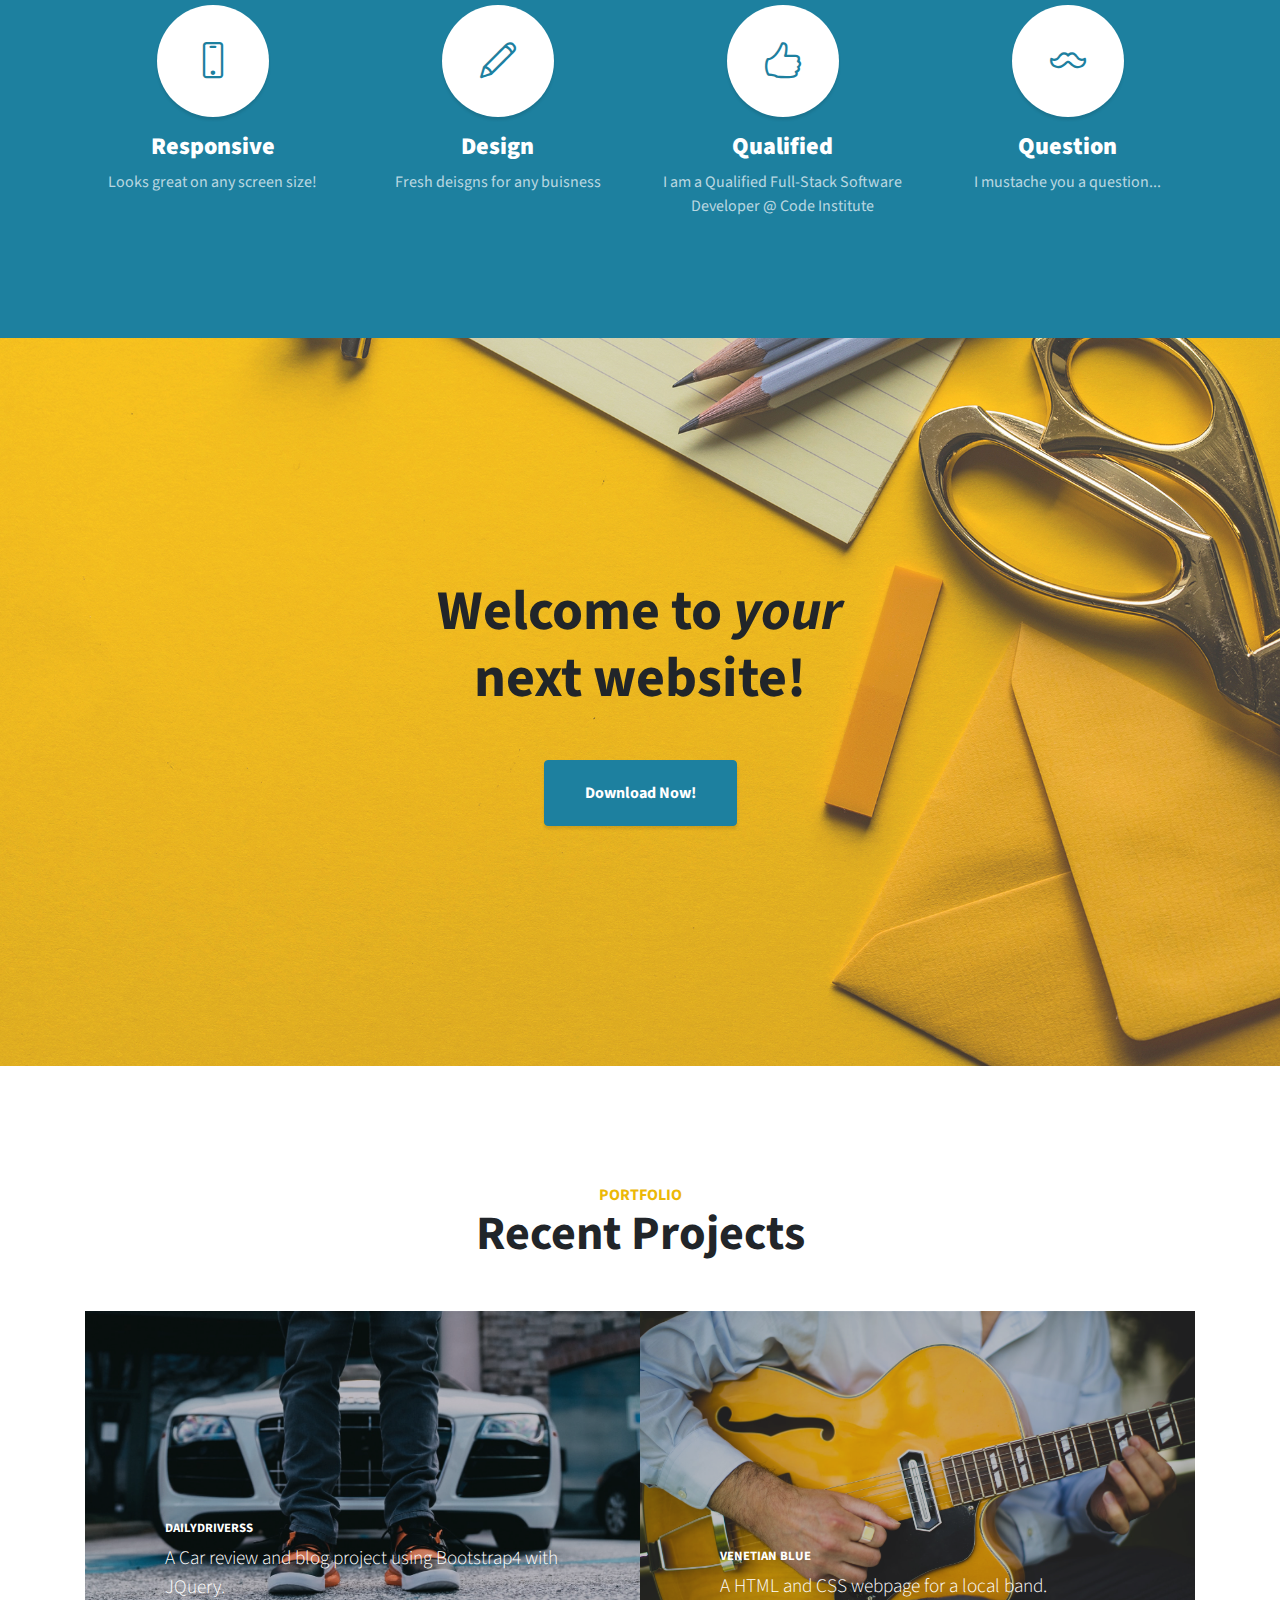
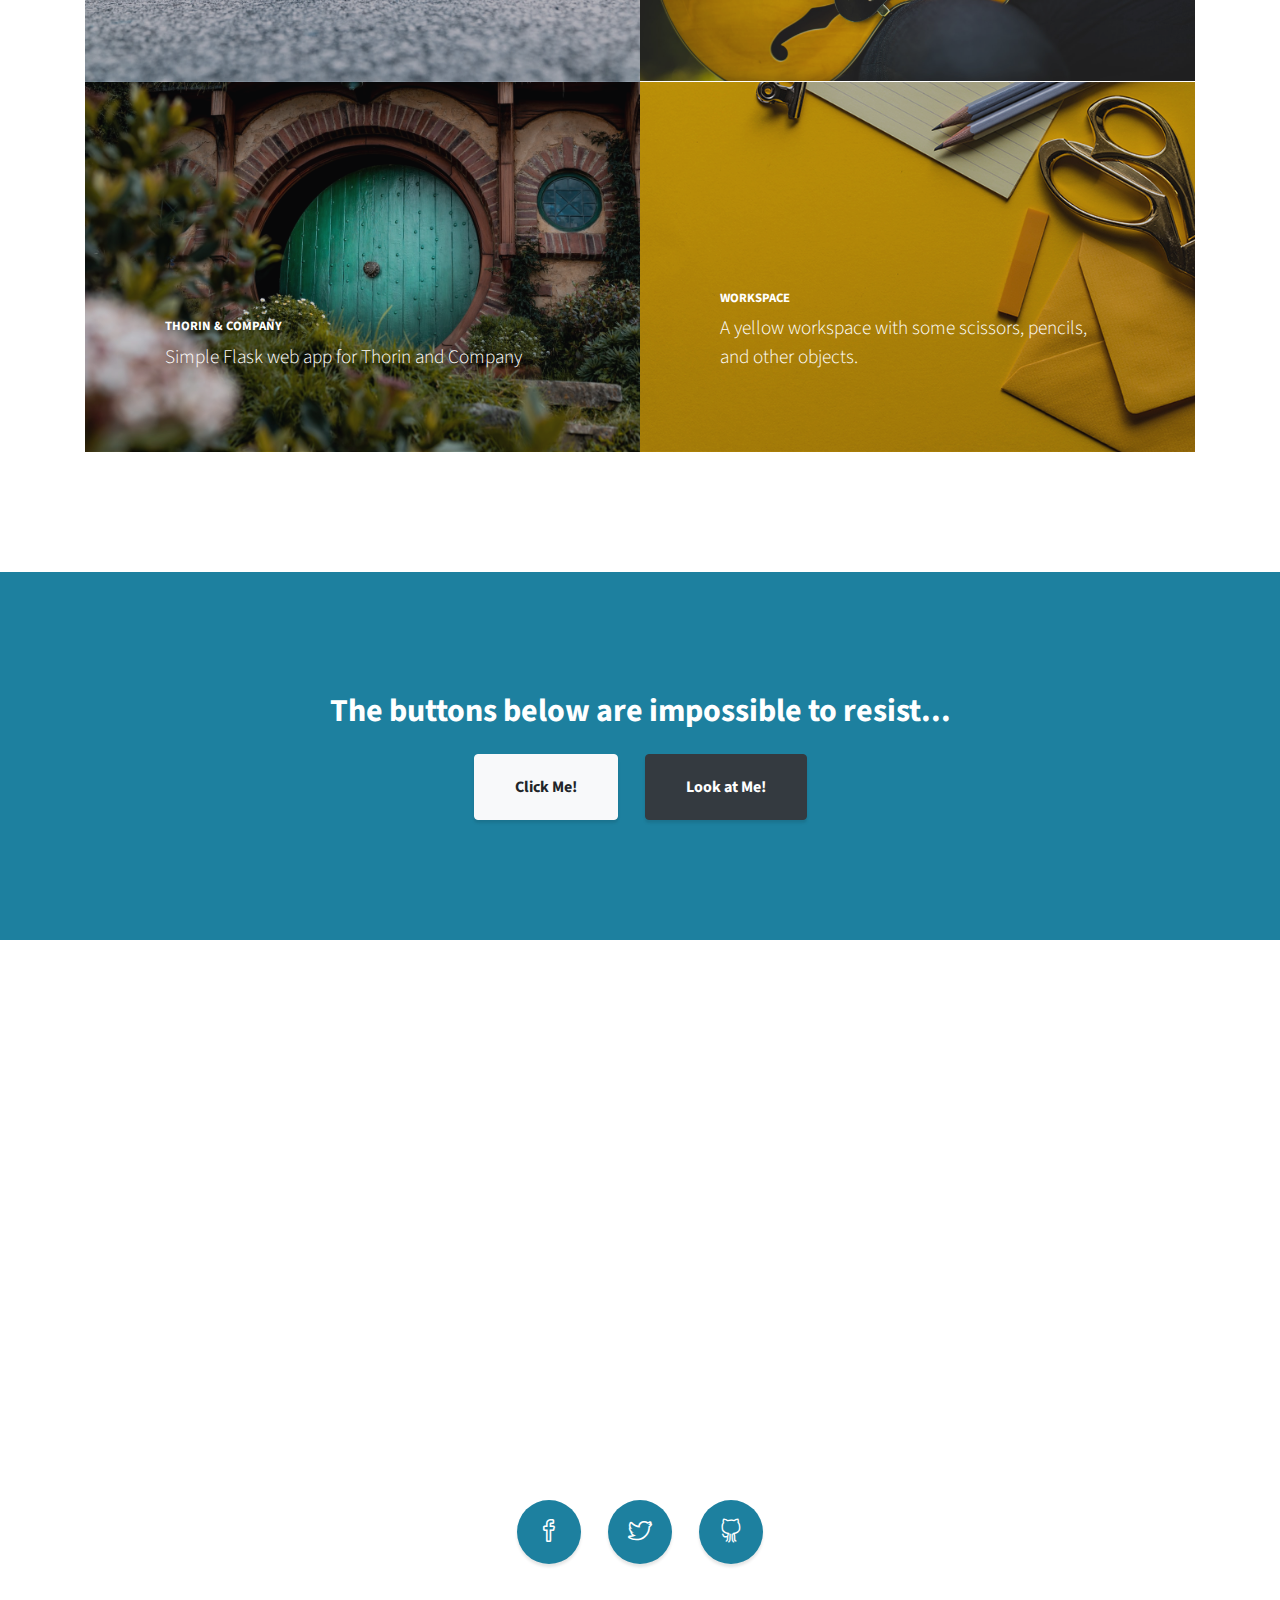
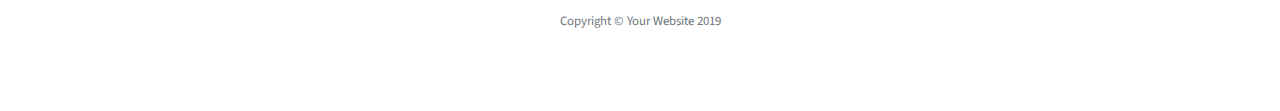
==== commit 784ba7a3: "addition of photos" ====
--- a/static/index.html
+++ b/static/index.html
@@ -144,36 +144,36 @@
       </div>
       <div class="row no-gutters">
         <div class="col-lg-6">
-          <a class="portfolio-item" href="#">
-            <span class="caption">
-              <span class="caption-content">
-                <h2>Stationary</h2>
-                <p class="mb-0">A yellow pencil with envelopes on a clean, blue backdrop!</p>
-              </span>
-            </span>
-            <img class="img-fluid" src="img/portfolio11.png" alt="">
-          </a>
-        </div>
-        <div class="col-lg-6">
-          <a class="portfolio-item" href="#">
-            <span class="caption">
-              <span class="caption-content">
-                <h2>Ice Cream</h2>
-                <p class="mb-0">A dark blue background with a colored pencil, a clip, and a tiny ice cream cone!</p>
-              </span>
-            </span>
-            <img class="img-fluid" src="img/portfolio-2.jpg" alt="">
-          </a>
-        </div>
-        <div class="col-lg-6">
-          <a class="portfolio-item" href="#">
-            <span class="caption">
-              <span class="caption-content">
-                <h2>Strawberries</h2>
-                <p class="mb-0">Strawberries are such a tasty snack, especially with a little sugar on top!</p>
-              </span>
-            </span>
-            <img class="img-fluid" src="img/portfolio-3.jpg" alt="">
+          <a class="portfolio-item" href="https://dailydriverss.com/">
+            <span class="caption">
+              <span class="caption-content">
+                <h2>DailyDriverss</h2>
+                <p class="mb-0">A Car review and blog project using Bootstrap4 with JQuery.</p>
+              </span>
+            </span>
+            <img class="img-fluid" src="img/audi1.jpeg" alt="">
+          </a>
+        </div>
+        <div class="col-lg-6">
+          <a class="portfolio-item" href="https://liam-gosnell.github.io/Milestone-One/">
+            <span class="caption">
+              <span class="caption-content">
+                <h2>Venetian Blue</h2>
+                <p class="mb-0">A HTML and CSS webpage for a local band.</p>
+              </span>
+            </span>
+            <img class="img-fluid" src="img/thejourney.jpeg" alt="">
+          </a>
+        </div>
+        <div class="col-lg-6">
+          <a class="portfolio-item" href="https://liam-gosnell.github.io/Flask/">
+            <span class="caption">
+              <span class="caption-content">
+                <h2>Thorin & Company</h2>
+                <p class="mb-0">Simple Flask web app for Thorin and Company</p>
+              </span>
+            </span>
+            <img class="img-fluid" src="img/hobbit.jpeg" alt="">
           </a>
         </div>
         <div class="col-lg-6">
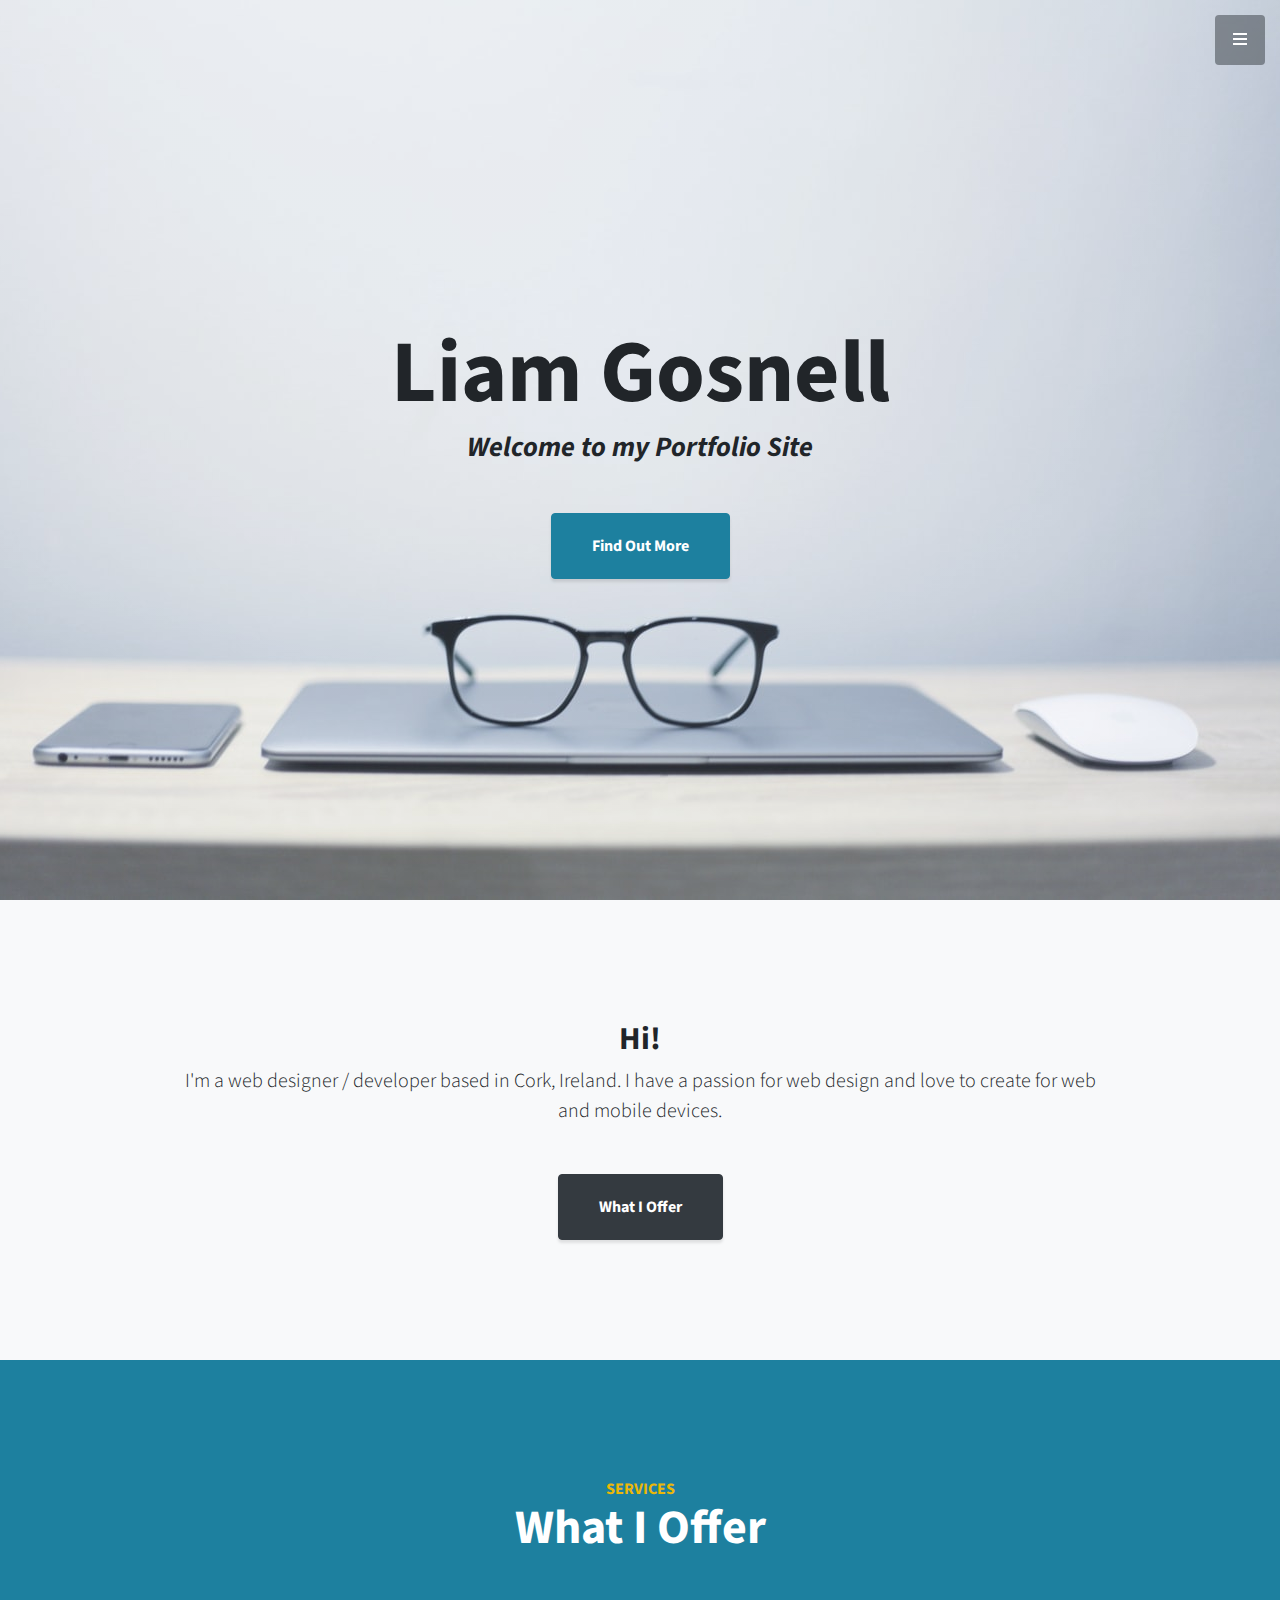
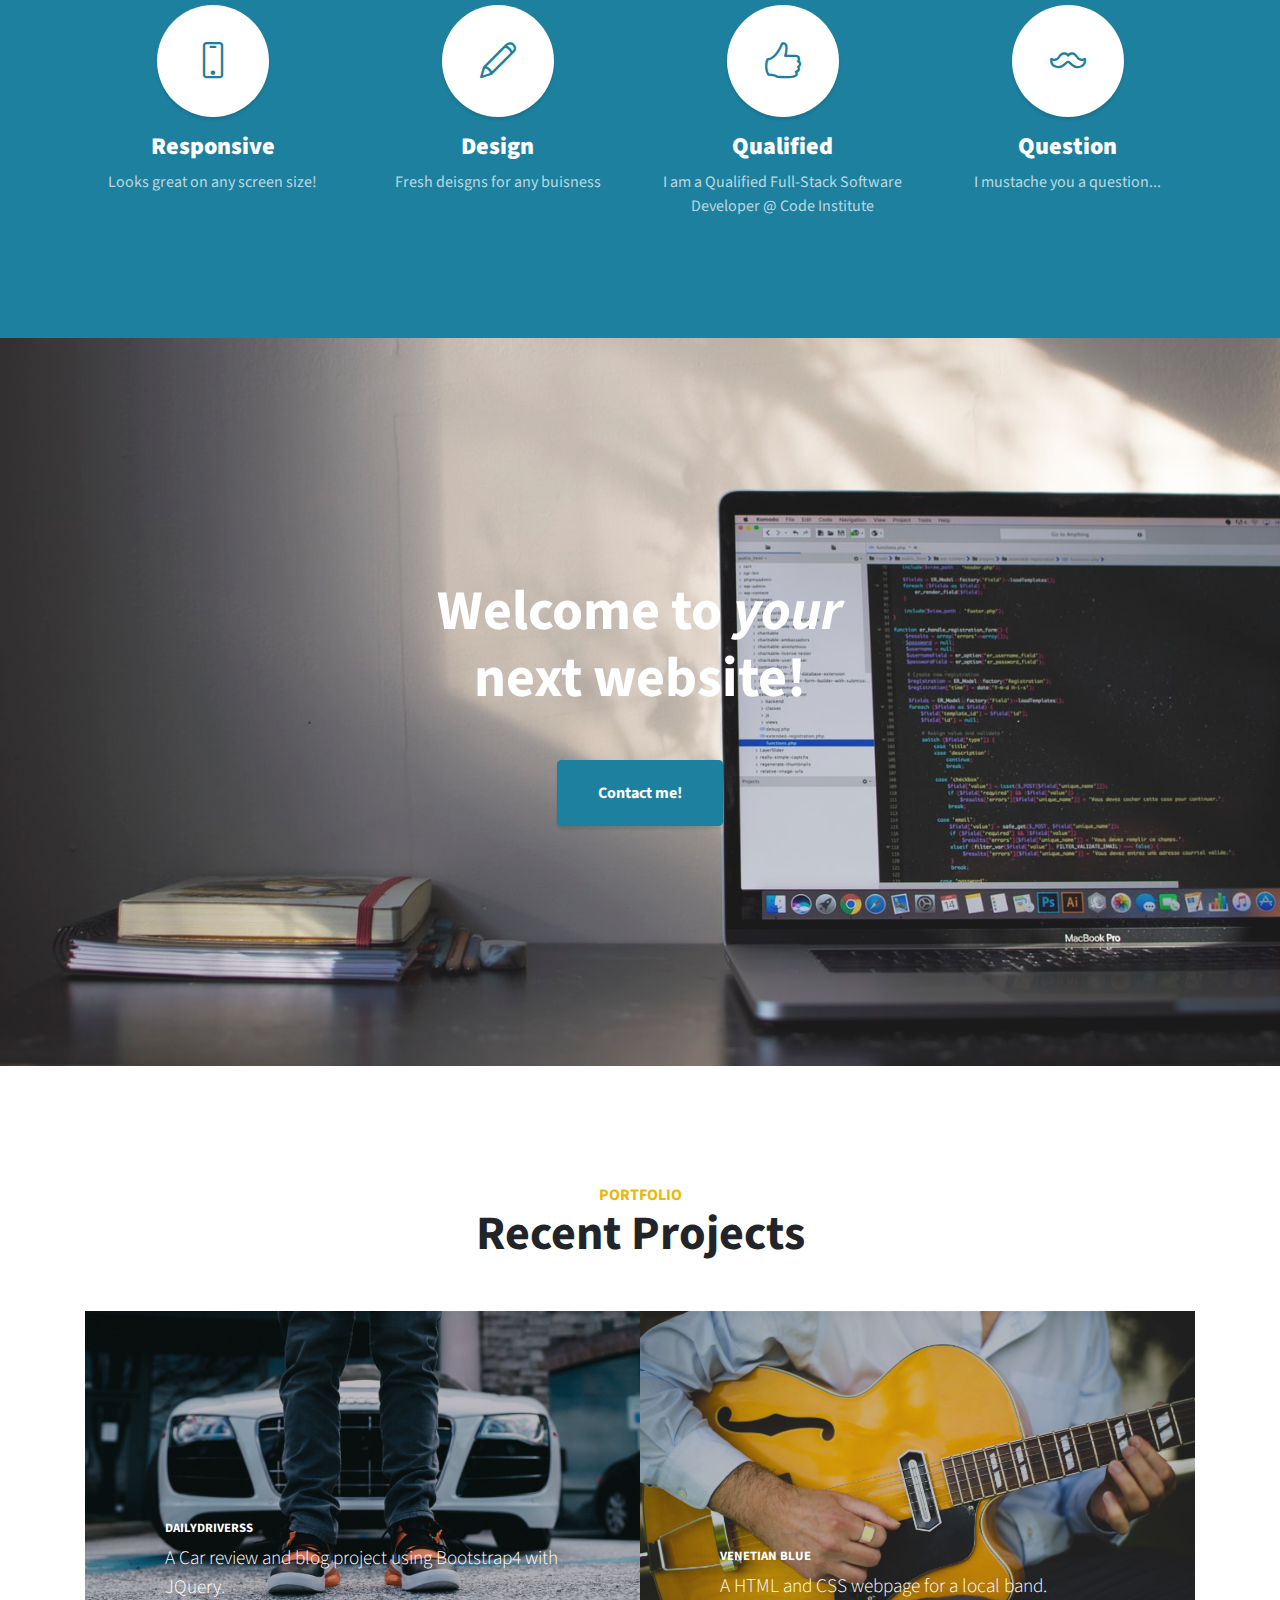
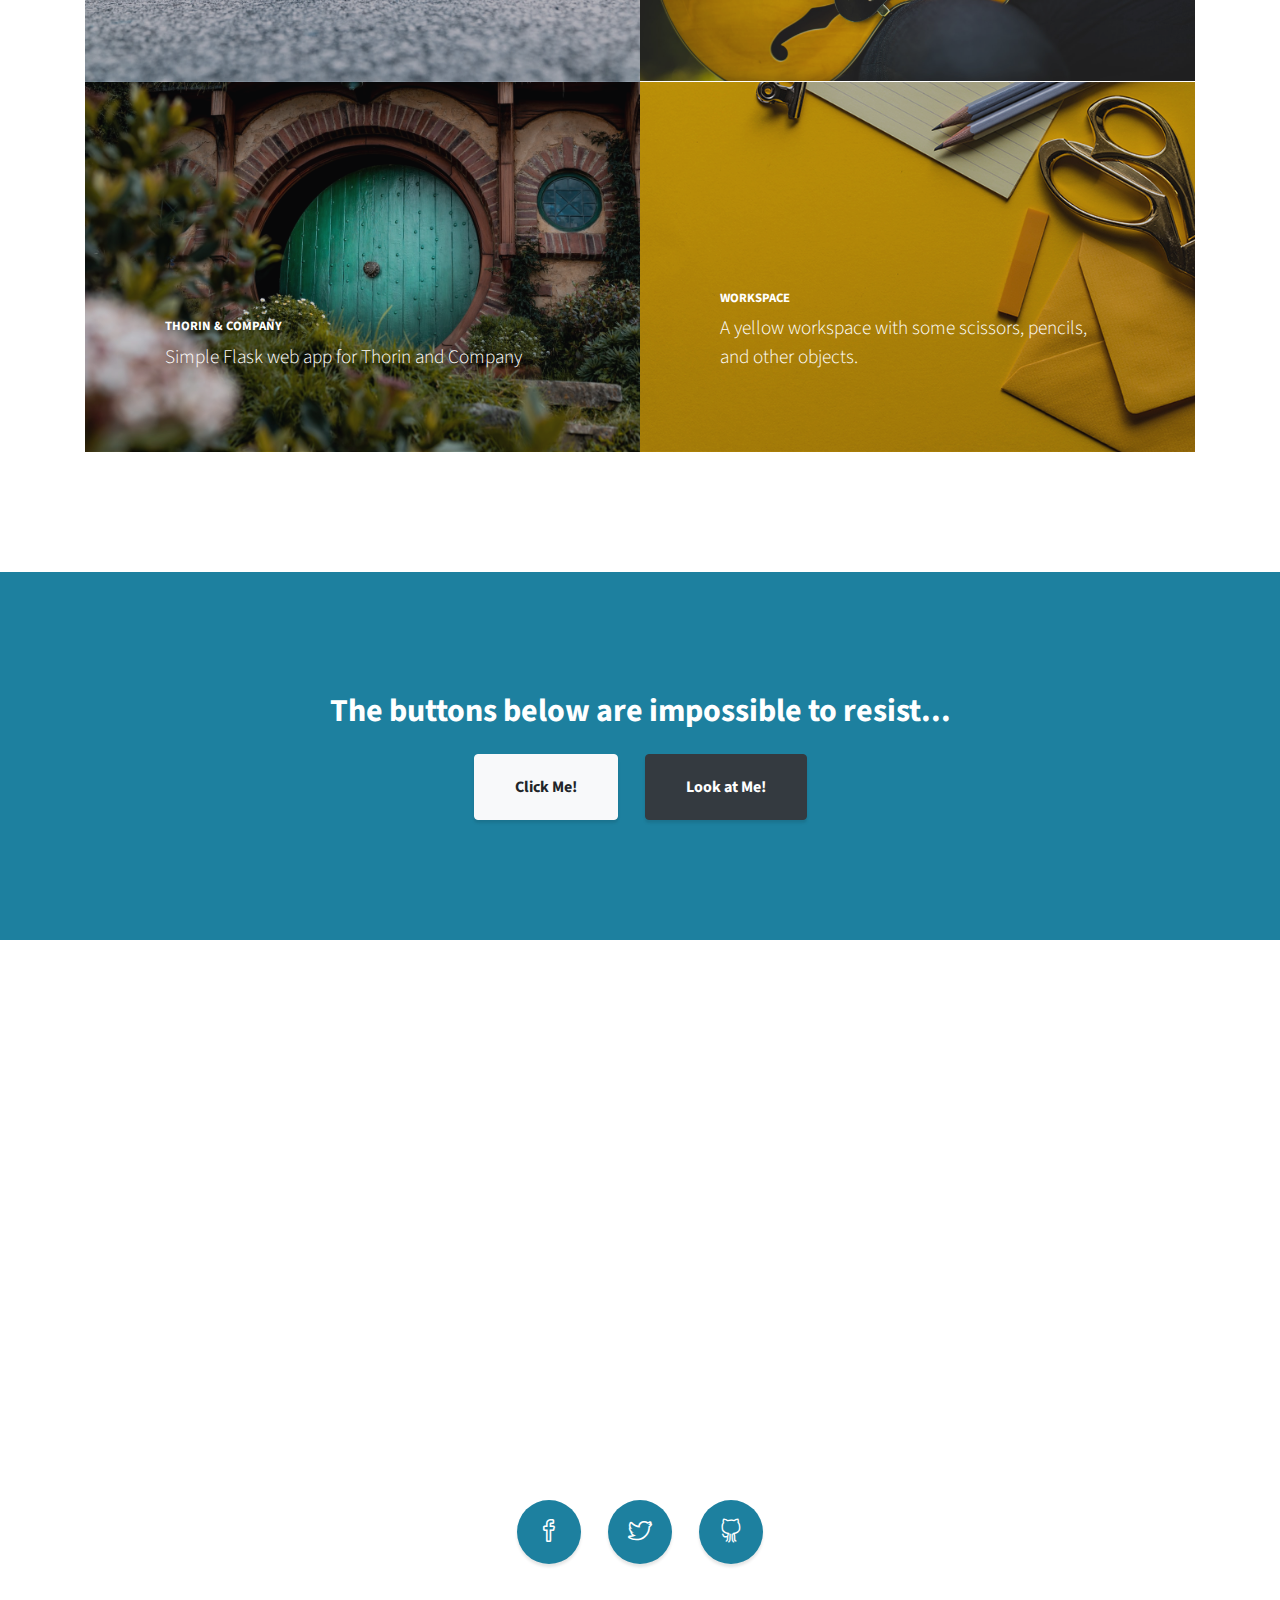
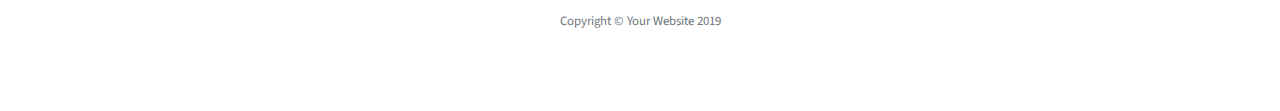
==== commit c5b82326: "addition of more images and changing of css styles" ====
--- a/static/index.html
+++ b/static/index.html
@@ -127,11 +127,11 @@
 
   <!-- Callout -->
   <section class="callout">
-    <div class="container text-center">
+    <div class="container text-center text-white">
       <h2 class="mx-auto mb-5">Welcome to
         <em>your</em>
         next website!</h2>
-      <a class="btn btn-primary btn-xl" href="https://startbootstrap.com/template-overviews/stylish-portfolio/">Download Now!</a>
+      <a class="btn btn-primary btn-xl" href="#contact">Contact me!</a>
     </div>
   </section>
 
--- a/static/css/stylish-portfolio.min.css
+++ b/static/css/stylish-portfolio.min.css
@@ -2,4 +2,4 @@
  * Start Bootstrap - Stylish Portfolio v5.0.7 (https://startbootstrap.com/template-overviews/stylish-portfolio)
  * Copyright 2013-2019 Start Bootstrap
  * Licensed under MIT (https://github.com/BlackrockDigital/startbootstrap-stylish-portfolio/blob/master/LICENSE)
- */body,html{width:100%;height:100%}body{font-family:'Source Sans Pro'}.btn-xl{padding:1.25rem 2.5rem}.content-section{padding-top:7.5rem;padding-bottom:7.5rem}.content-section-heading h2{font-size:3rem}.content-section-heading h3{font-size:1rem;text-transform:uppercase}h1,h2,h3,h4,h5,h6{font-weight:700}.text-faded{color:rgba(255,255,255,.7)}.map{height:30rem}@media (max-width:992px){.map{height:75%}}.map iframe{pointer-events:none}.scroll-to-top{position:fixed;right:15px;bottom:15px;display:none;width:50px;height:50px;text-align:center;color:#fff;background:rgba(52,58,64,.5);line-height:45px}.scroll-to-top:focus,.scroll-to-top:hover{color:#fff}.scroll-to-top:hover{background:#343a40}.scroll-to-top i{font-weight:800}.masthead{min-height:30rem;position:relative;display:table;width:100%;height:auto;padding-top:8rem;padding-bottom:8rem;background:linear-gradient(90deg,rgba(255,255,255,.1) 0,rgba(255,255,255,.1) 100%),url(../img/bg-masthead.jpg);background-position:center center;background-repeat:no-repeat;background-size:cover}.masthead h1{font-size:4rem;margin:0;padding:0}@media (min-width:992px){.masthead{height:100vh}.masthead h1{font-size:5.5rem}}#sidebar-wrapper{position:fixed;z-index:2;right:0;width:250px;height:100%;transition:all .4s ease 0s;transform:translateX(250px);background:#1d809f;border-left:1px solid rgba(255,255,255,.1)}.sidebar-nav{position:absolute;top:0;width:250px;margin:0;padding:0;list-style:none}.sidebar-nav li.sidebar-nav-item a{display:block;text-decoration:none;color:#fff;padding:15px}.sidebar-nav li a:hover{text-decoration:none;color:#fff;background:rgba(255,255,255,.2)}.sidebar-nav li a:active,.sidebar-nav li a:focus{text-decoration:none}.sidebar-nav>.sidebar-brand{font-size:1.2rem;background:rgba(52,58,64,.1);height:80px;line-height:50px;padding-top:15px;padding-bottom:15px;padding-left:15px}.sidebar-nav>.sidebar-brand a{color:#fff}.sidebar-nav>.sidebar-brand a:hover{color:#fff;background:0 0}#sidebar-wrapper.active{right:250px;width:250px;transition:all .4s ease 0s}.menu-toggle{position:fixed;right:15px;top:15px;width:50px;height:50px;text-align:center;color:#fff;background:rgba(52,58,64,.5);line-height:50px;z-index:999}.menu-toggle:focus,.menu-toggle:hover{color:#fff}.menu-toggle:hover{background:#343a40}.service-icon{background-color:#fff;color:#1d809f;height:7rem;width:7rem;display:block;line-height:7.5rem;font-size:2.25rem;box-shadow:0 3px 3px 0 rgba(0,0,0,.1)}.callout{padding:15rem 0;background:linear-gradient(90deg,rgba(255,255,255,.1) 0,rgba(255,255,255,.1) 100%),url(../img/bg-callout.jpg);background-position:center center;background-repeat:no-repeat;background-size:cover}.callout h2{font-size:3.5rem;font-weight:700;display:block;max-width:30rem}.portfolio-item{display:block;position:relative;overflow:hidden;max-width:530px;margin:auto auto 1rem}.portfolio-item .caption{display:flex;height:100%;width:100%;background-color:rgba(33,37,41,.2);position:absolute;top:0;bottom:0;z-index:1}.portfolio-item .caption .caption-content{color:#fff;margin:auto 2rem 2rem}.portfolio-item .caption .caption-content h2{font-size:.8rem;text-transform:uppercase}.portfolio-item .caption .caption-content p{font-weight:300;font-size:1.2rem}@media (min-width:992px){.portfolio-item{max-width:none;margin:0}.portfolio-item .caption{-webkit-transition:-webkit-clip-path .25s ease-out,background-color .7s;-webkit-clip-path:inset(0);clip-path:inset(0)}.portfolio-item .caption .caption-content{transition:opacity .25s;margin-left:5rem;margin-right:5rem;margin-bottom:5rem}.portfolio-item img{-webkit-transition:-webkit-clip-path .25s ease-out;-webkit-clip-path:inset(-1px);clip-path:inset(-1px)}.portfolio-item:hover img{-webkit-clip-path:inset(2rem);clip-path:inset(2rem)}.portfolio-item:hover .caption{background-color:rgba(29,128,159,.9);-webkit-clip-path:inset(2rem);clip-path:inset(2rem)}}footer.footer{padding-top:5rem;padding-bottom:5rem}footer.footer .social-link{display:block;height:4rem;width:4rem;line-height:4.3rem;font-size:1.5rem;background-color:#1d809f;transition:background-color .15s ease-in-out;box-shadow:0 3px 3px 0 rgba(0,0,0,.1)}footer.footer .social-link:hover{background-color:#155d74;text-decoration:none}a{color:#1d809f}a:active,a:focus,a:hover{color:#155d74}.btn-primary{background-color:#1d809f!important;border-color:#1d809f!important;color:#fff!important}.btn-primary:active,.btn-primary:focus,.btn-primary:hover{background-color:#155d74!important;border-color:#155d74!important}.btn-secondary{background-color:#ecb807!important;border-color:#ecb807!important;color:#fff!important}.btn-secondary:active,.btn-secondary:focus,.btn-secondary:hover{background-color:#ba9106!important;border-color:#ba9106!important}.btn-dark{color:#fff!important}.btn{box-shadow:0 3px 3px 0 rgba(0,0,0,.1);font-weight:700}.bg-primary{background-color:#1d809f!important}.text-primary{color:#1d809f!important}.text-secondary{color:#ecb807!important}+ */body,html{width:100%;height:100%}body{font-family:'Source Sans Pro'}.btn-xl{padding:1.25rem 2.5rem}.content-section{padding-top:7.5rem;padding-bottom:7.5rem}.content-section-heading h2{font-size:3rem}.content-section-heading h3{font-size:1rem;text-transform:uppercase}h1,h2,h3,h4,h5,h6{font-weight:700}.text-faded{color:rgba(255,255,255,.7)}.map{height:30rem}@media (max-width:992px){.map{height:75%}}.map iframe{pointer-events:none}.scroll-to-top{position:fixed;right:15px;bottom:15px;display:none;width:50px;height:50px;text-align:center;color:#fff;background:rgba(52,58,64,.5);line-height:45px}.scroll-to-top:focus,.scroll-to-top:hover{color:#fff}.scroll-to-top:hover{background:#343a40}.scroll-to-top i{font-weight:800}.masthead{min-height:30rem;position:relative;display:table;width:100%;height:auto;padding-top:8rem;padding-bottom:8rem;background:linear-gradient(90deg,rgba(255,255,255,.1) 0,rgba(255,255,255,.1) 100%),url(../img/portfolio.jpeg);background-position:center center;background-repeat:no-repeat;background-size:cover}.masthead h1{font-size:4rem;margin:0;padding:0}@media (min-width:992px){.masthead{height:100vh}.masthead h1{font-size:5.5rem}}#sidebar-wrapper{position:fixed;z-index:2;right:0;width:250px;height:100%;transition:all .4s ease 0s;transform:translateX(250px);background:#1d809f;border-left:1px solid rgba(255,255,255,.1)}.sidebar-nav{position:absolute;top:0;width:250px;margin:0;padding:0;list-style:none}.sidebar-nav li.sidebar-nav-item a{display:block;text-decoration:none;color:#fff;padding:15px}.sidebar-nav li a:hover{text-decoration:none;color:#fff;background:rgba(255,255,255,.2)}.sidebar-nav li a:active,.sidebar-nav li a:focus{text-decoration:none}.sidebar-nav>.sidebar-brand{font-size:1.2rem;background:rgba(52,58,64,.1);height:80px;line-height:50px;padding-top:15px;padding-bottom:15px;padding-left:15px}.sidebar-nav>.sidebar-brand a{color:#fff}.sidebar-nav>.sidebar-brand a:hover{color:#fff;background:0 0}#sidebar-wrapper.active{right:250px;width:250px;transition:all .4s ease 0s}.menu-toggle{position:fixed;right:15px;top:15px;width:50px;height:50px;text-align:center;color:#fff;background:rgba(52,58,64,.5);line-height:50px;z-index:999}.menu-toggle:focus,.menu-toggle:hover{color:#fff}.menu-toggle:hover{background:#343a40}.service-icon{background-color:#fff;color:#1d809f;height:7rem;width:7rem;display:block;line-height:7.5rem;font-size:2.25rem;box-shadow:0 3px 3px 0 rgba(0,0,0,.1)}.callout{padding:15rem 0;background:linear-gradient(90deg,rgba(255,255,255,.1) 0,rgba(255,255,255,.1) 100%),url(../img/tech1.jpeg);background-position:center center;background-repeat:no-repeat;background-size:cover}.callout h2{font-size:3.5rem;font-weight:700;display:block;max-width:30rem}.portfolio-item{display:block;position:relative;overflow:hidden;max-width:530px;margin:auto auto 1rem}.portfolio-item .caption{display:flex;height:100%;width:100%;background-color:rgba(33,37,41,.2);position:absolute;top:0;bottom:0;z-index:1}.portfolio-item .caption .caption-content{color:#fff;margin:auto 2rem 2rem}.portfolio-item .caption .caption-content h2{font-size:.8rem;text-transform:uppercase}.portfolio-item .caption .caption-content p{font-weight:300;font-size:1.2rem}@media (min-width:992px){.portfolio-item{max-width:none;margin:0}.portfolio-item .caption{-webkit-transition:-webkit-clip-path .25s ease-out,background-color .7s;-webkit-clip-path:inset(0);clip-path:inset(0)}.portfolio-item .caption .caption-content{transition:opacity .25s;margin-left:5rem;margin-right:5rem;margin-bottom:5rem}.portfolio-item img{-webkit-transition:-webkit-clip-path .25s ease-out;-webkit-clip-path:inset(-1px);clip-path:inset(-1px)}.portfolio-item:hover img{-webkit-clip-path:inset(2rem);clip-path:inset(2rem)}.portfolio-item:hover .caption{background-color:rgba(29,128,159,.9);-webkit-clip-path:inset(2rem);clip-path:inset(2rem)}}footer.footer{padding-top:5rem;padding-bottom:5rem}footer.footer .social-link{display:block;height:4rem;width:4rem;line-height:4.3rem;font-size:1.5rem;background-color:#1d809f;transition:background-color .15s ease-in-out;box-shadow:0 3px 3px 0 rgba(0,0,0,.1)}footer.footer .social-link:hover{background-color:#155d74;text-decoration:none}a{color:#1d809f}a:active,a:focus,a:hover{color:#155d74}.btn-primary{background-color:#1d809f!important;border-color:#1d809f!important;color:#fff!important}.btn-primary:active,.btn-primary:focus,.btn-primary:hover{background-color:#155d74!important;border-color:#155d74!important}.btn-secondary{background-color:#ecb807!important;border-color:#ecb807!important;color:#fff!important}.btn-secondary:active,.btn-secondary:focus,.btn-secondary:hover{background-color:#ba9106!important;border-color:#ba9106!important}.btn-dark{color:#fff!important}.btn{box-shadow:0 3px 3px 0 rgba(0,0,0,.1);font-weight:700}.bg-primary{background-color:#1d809f!important}.text-primary{color:#1d809f!important}.text-secondary{color:#ecb807!important}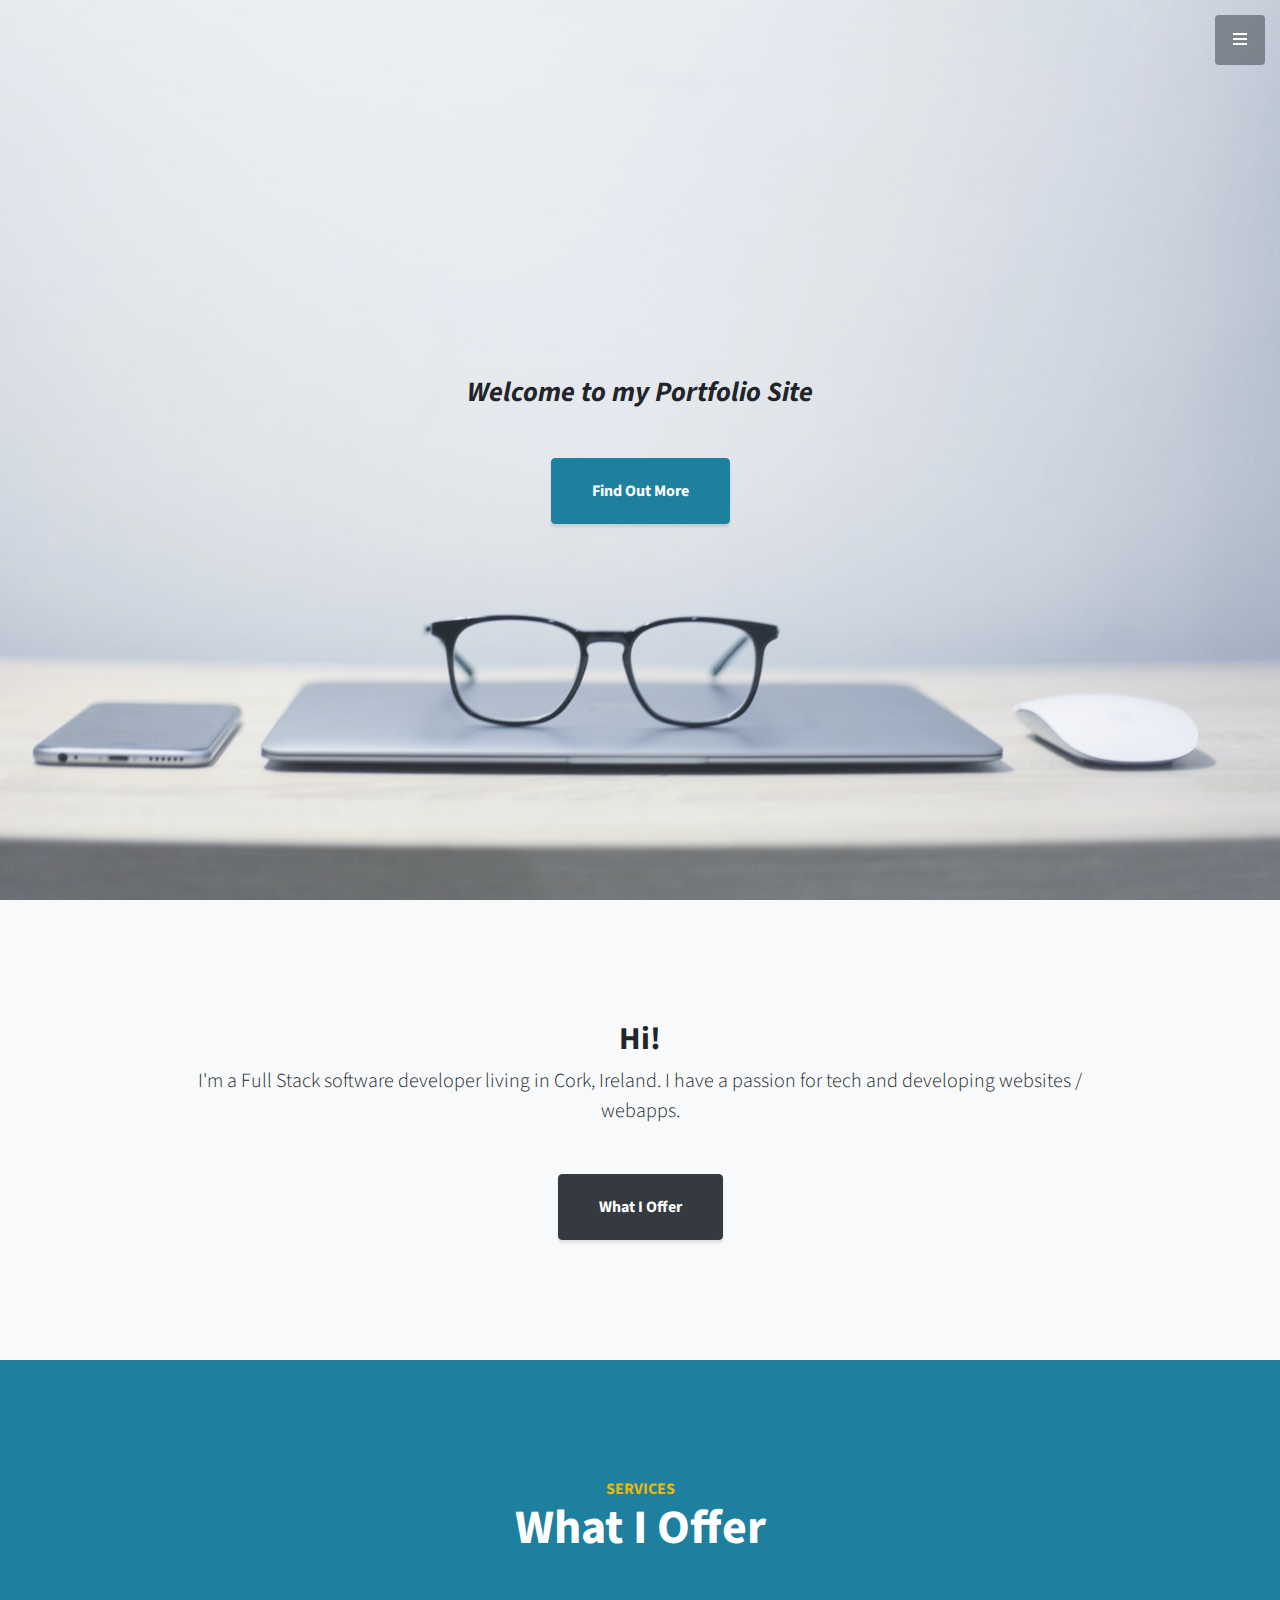
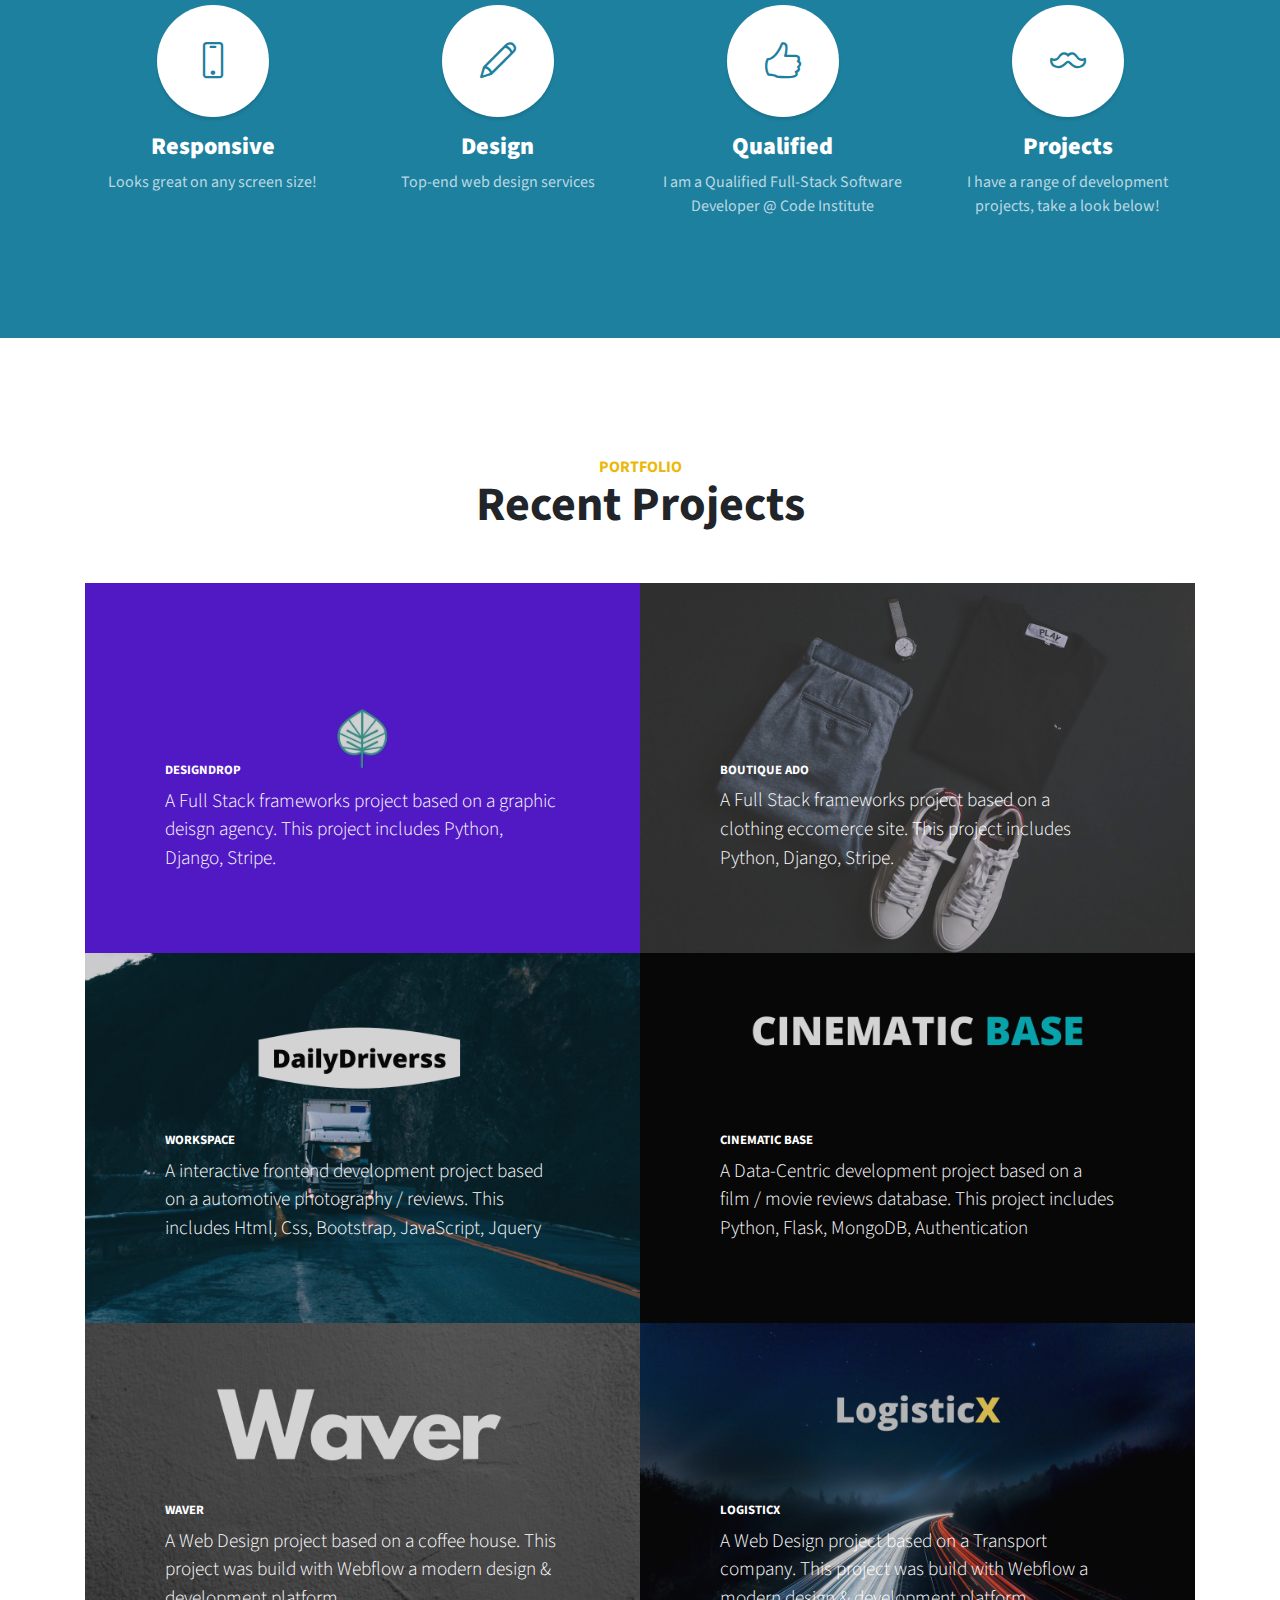
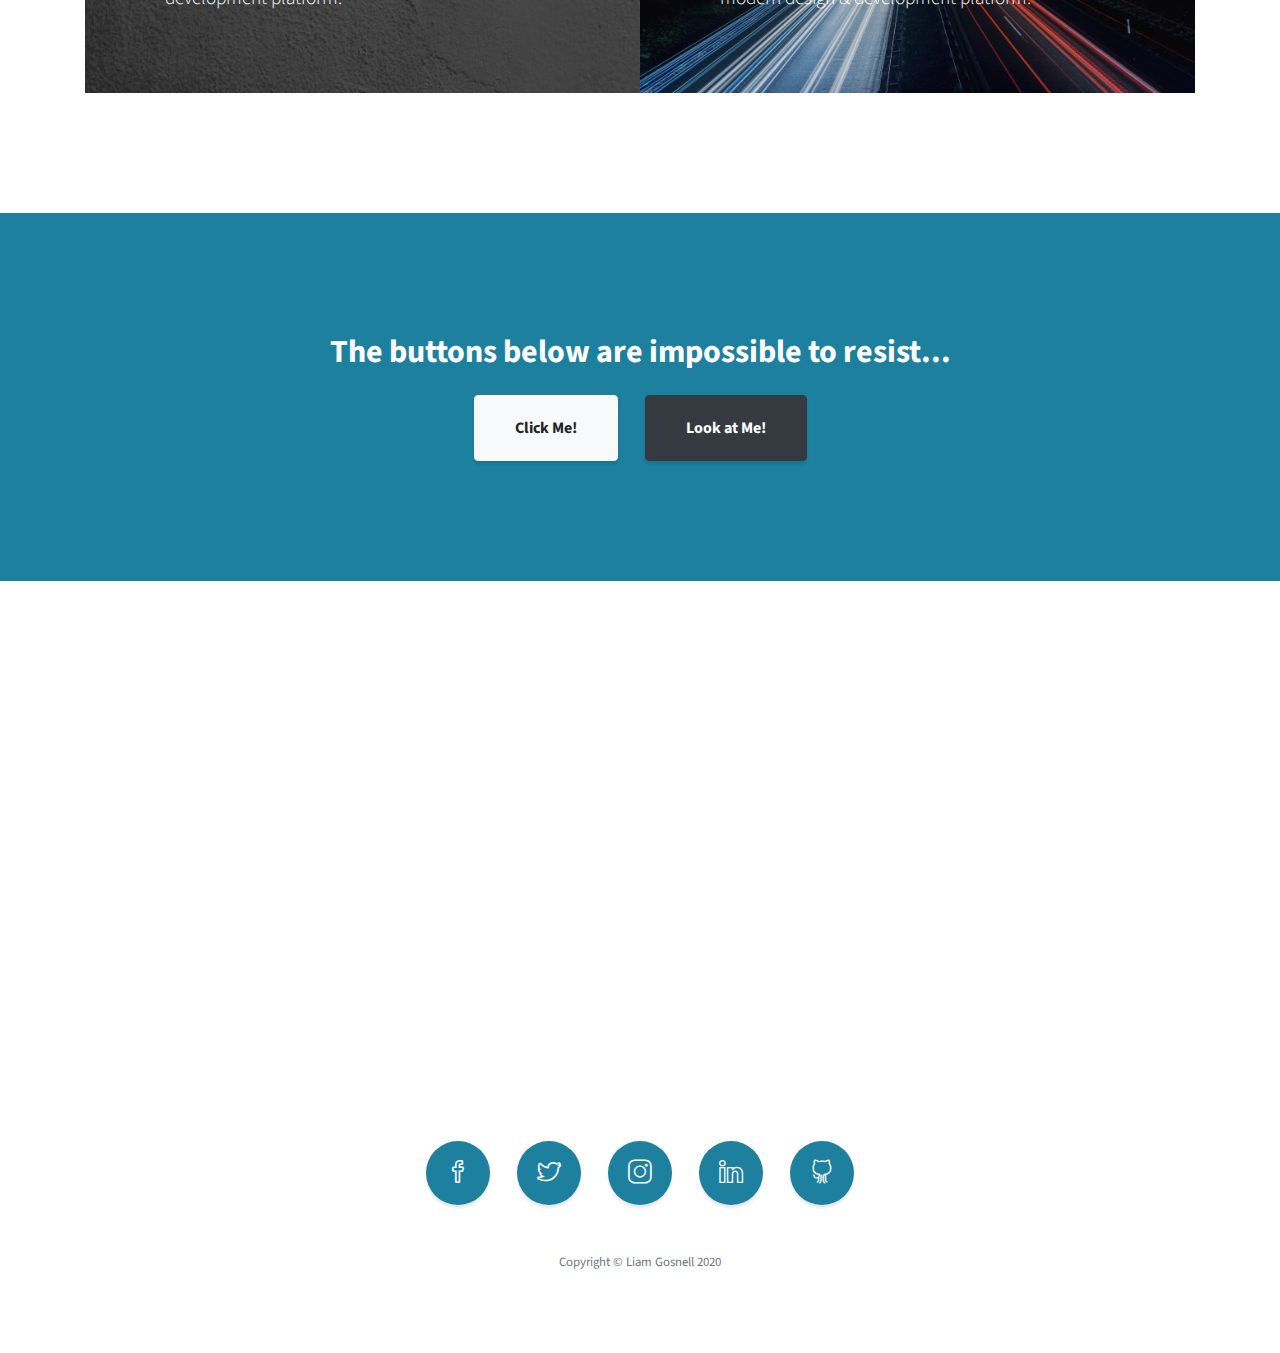
==== commit 610ba882: "Added portfolio pieces, added header-image" ====
--- a/static/index.html
+++ b/static/index.html
@@ -55,7 +55,6 @@
   <!-- Header -->
   <header class="masthead d-flex">
     <div class="container text-center my-auto">
-      <h1 class="mb-1">Liam Gosnell</h1>
       <h3 class="mb-5">
         <em>Welcome to my Portfolio Site</em>
       </h3>
@@ -70,7 +69,7 @@
       <div class="row">
         <div class="col-lg-10 mx-auto">
           <h2>Hi!</h2>
-          <p class="lead mb-5">I'm a web designer / developer based in Cork, Ireland. I have a passion for web design and love to create for web and mobile devices.</p>
+          <p class="lead mb-5">I'm a Full Stack software developer living in Cork, Ireland. I have a passion for tech and developing websites / webapps.</p>
           <a class="btn btn-dark btn-xl js-scroll-trigger" href="#services">What I Offer</a>
         </div>
       </div>
@@ -101,7 +100,7 @@
           <h4>
             <strong>Design</strong>
           </h4>
-          <p class="text-faded mb-0">Fresh deisgns for any buisness</p>
+          <p class="text-faded mb-0">Top-end web design services</p>
         </div>
         <div class="col-lg-3 col-md-6 mb-5 mb-md-0">
           <span class="service-icon rounded-circle mx-auto mb-3">
@@ -117,23 +116,15 @@
             <i class="icon-mustache"></i>
           </span>
           <h4>
-            <strong>Question</strong>
-          </h4>
-          <p class="text-faded mb-0">I mustache you a question...</p>
-        </div>
-      </div>
-    </div>
-  </section>
-
-  <!-- Callout -->
-  <section class="callout">
-    <div class="container text-center text-white">
-      <h2 class="mx-auto mb-5">Welcome to
-        <em>your</em>
-        next website!</h2>
-      <a class="btn btn-primary btn-xl" href="#contact">Contact me!</a>
-    </div>
-  </section>
+            <strong>Projects</strong>
+          </h4>
+          <p class="text-faded mb-0">I have a range of development projects, take a look below!</p>
+        </div>
+      </div>
+    </div>
+  </section>
+
+  
 
   <!-- Portfolio -->
   <section class="content-section" id="portfolio">
@@ -144,36 +135,25 @@
       </div>
       <div class="row no-gutters">
         <div class="col-lg-6">
-          <a class="portfolio-item" href="https://dailydriverss.com/">
-            <span class="caption">
-              <span class="caption-content">
-                <h2>DailyDriverss</h2>
-                <p class="mb-0">A Car review and blog project using Bootstrap4 with JQuery.</p>
-              </span>
-            </span>
-            <img class="img-fluid" src="img/audi1.jpeg" alt="">
-          </a>
-        </div>
-        <div class="col-lg-6">
-          <a class="portfolio-item" href="https://liam-gosnell.github.io/Milestone-One/">
-            <span class="caption">
-              <span class="caption-content">
-                <h2>Venetian Blue</h2>
-                <p class="mb-0">A HTML and CSS webpage for a local band.</p>
-              </span>
-            </span>
-            <img class="img-fluid" src="img/thejourney.jpeg" alt="">
-          </a>
-        </div>
-        <div class="col-lg-6">
-          <a class="portfolio-item" href="https://liam-gosnell.github.io/Flask/">
-            <span class="caption">
-              <span class="caption-content">
-                <h2>Thorin & Company</h2>
-                <p class="mb-0">Simple Flask web app for Thorin and Company</p>
-              </span>
-            </span>
-            <img class="img-fluid" src="img/hobbit.jpeg" alt="">
+          <a class="portfolio-item" target="_blank" href="https://designdrop.herokuapp.com/">
+            <span class="caption">
+              <span class="caption-content">
+                <h2>DESIGNDROP</h2>
+                <p class="mb-0">A Full Stack frameworks project based on a graphic deisgn agency. This project includes Python, Django, Stripe.</p>
+              </span>
+            </span>
+            <img class="img-fluid" src="img/design.jpg" alt="">
+          </a>
+        </div>
+        <div class="col-lg-6">
+          <a class="portfolio-item" target="_blank" href="https://lg-boutique-ado.herokuapp.com/">
+            <span class="caption">
+              <span class="caption-content">
+                <h2>Boutique Ado</h2>
+                <p class="mb-0">A Full Stack frameworks project based on a clothing eccomerce site. This project includes Python, Django, Stripe.</p>
+              </span>
+            </span>
+            <img class="img-fluid" src="img/clothes-main.jpg" alt="">
           </a>
         </div>
         <div class="col-lg-6">
@@ -181,10 +161,43 @@
             <span class="caption">
               <span class="caption-content">
                 <h2>Workspace</h2>
-                <p class="mb-0">A yellow workspace with some scissors, pencils, and other objects.</p>
-              </span>
-            </span>
-            <img class="img-fluid" src="img/portfolio-4.jpg" alt="">
+                <p class="mb-0">A interactive frontend development project based on a automotive photography / reviews. This includes Html, Css, Bootstrap, JavaScript, Jquery</p>
+              </span>
+            </span>
+            <img class="img-fluid" src="img/CB (4).png" alt="">
+          </a>
+        </div>
+        <div class="col-lg-6">
+          <a class="portfolio-item" href="https://cinematicbase.herokuapp.com/">
+            <span class="caption">
+              <span class="caption-content">
+                <h2>Cinematic Base</h2>
+                <p class="mb-0">A Data-Centric development project based on a film / movie reviews database. This project includes Python, Flask, MongoDB, Authentication</p>
+              </span>
+            </span>
+            <img class="img-fluid" src="img/CB.png" alt="">
+          </a>
+        </div>
+        <div class="col-lg-6">
+          <a class="portfolio-item" href="https://waver.webflow.io/">
+            <span class="caption">
+              <span class="caption-content">
+                <h2>Waver</h2>
+                <p class="mb-0">A Web Design project based on a coffee house. This project was build with Webflow a modern design & development platform.</p>
+              </span>
+            </span>
+            <img class="img-fluid" src="img/CB (7).png" alt="">
+          </a>
+        </div>
+        <div class="col-lg-6">
+          <a class="portfolio-item" href="https://logisticx.webflow.io/">
+            <span class="caption">
+              <span class="caption-content">
+                <h2>LogisticX</h2>
+                <p class="mb-0">A Web Design project based on a Transport company. This project was build with Webflow a modern design & development platform.</p>
+              </span>
+            </span>
+            <img class="img-fluid" src="img/CB (6).png" alt="">
           </a>
         </div>
       </div>
@@ -214,13 +227,23 @@
     <div class="container">
       <ul class="list-inline mb-5">
         <li class="list-inline-item">
-          <a class="social-link rounded-circle text-white mr-3" href="#">
+          <a class="social-link rounded-circle text-white mr-3" href="https://www.facebook.com/LiamGosnellWeb">
             <i class="icon-social-facebook"></i>
           </a>
         </li>
         <li class="list-inline-item">
-          <a class="social-link rounded-circle text-white mr-3" href="#">
+          <a class="social-link rounded-circle text-white mr-3" href="https://twitter.com/liam_gosnell">
             <i class="icon-social-twitter"></i>
+          </a>
+        </li>
+        <li class="list-inline-item">
+          <a class="social-link rounded-circle text-white mr-3" href="https://www.instagram.com/liam_gosnell/">
+            <i class="icon-social-instagram"></i>
+          </a>
+        </li>
+        <li class="list-inline-item">
+          <a class="social-link rounded-circle text-white mr-3" href="https://www.linkedin.com/in/liam-gosnell-12635a195/">
+            <i class="icon-social-linkedin"></i>
           </a>
         </li>
         <li class="list-inline-item">
@@ -229,7 +252,7 @@
           </a>
         </li>
       </ul>
-      <p class="text-muted small mb-0">Copyright &copy; Your Website 2019</p>
+      <p class="text-muted small mb-0">Copyright &copy; Liam Gosnell 2020</p>
     </div>
   </footer>
 
